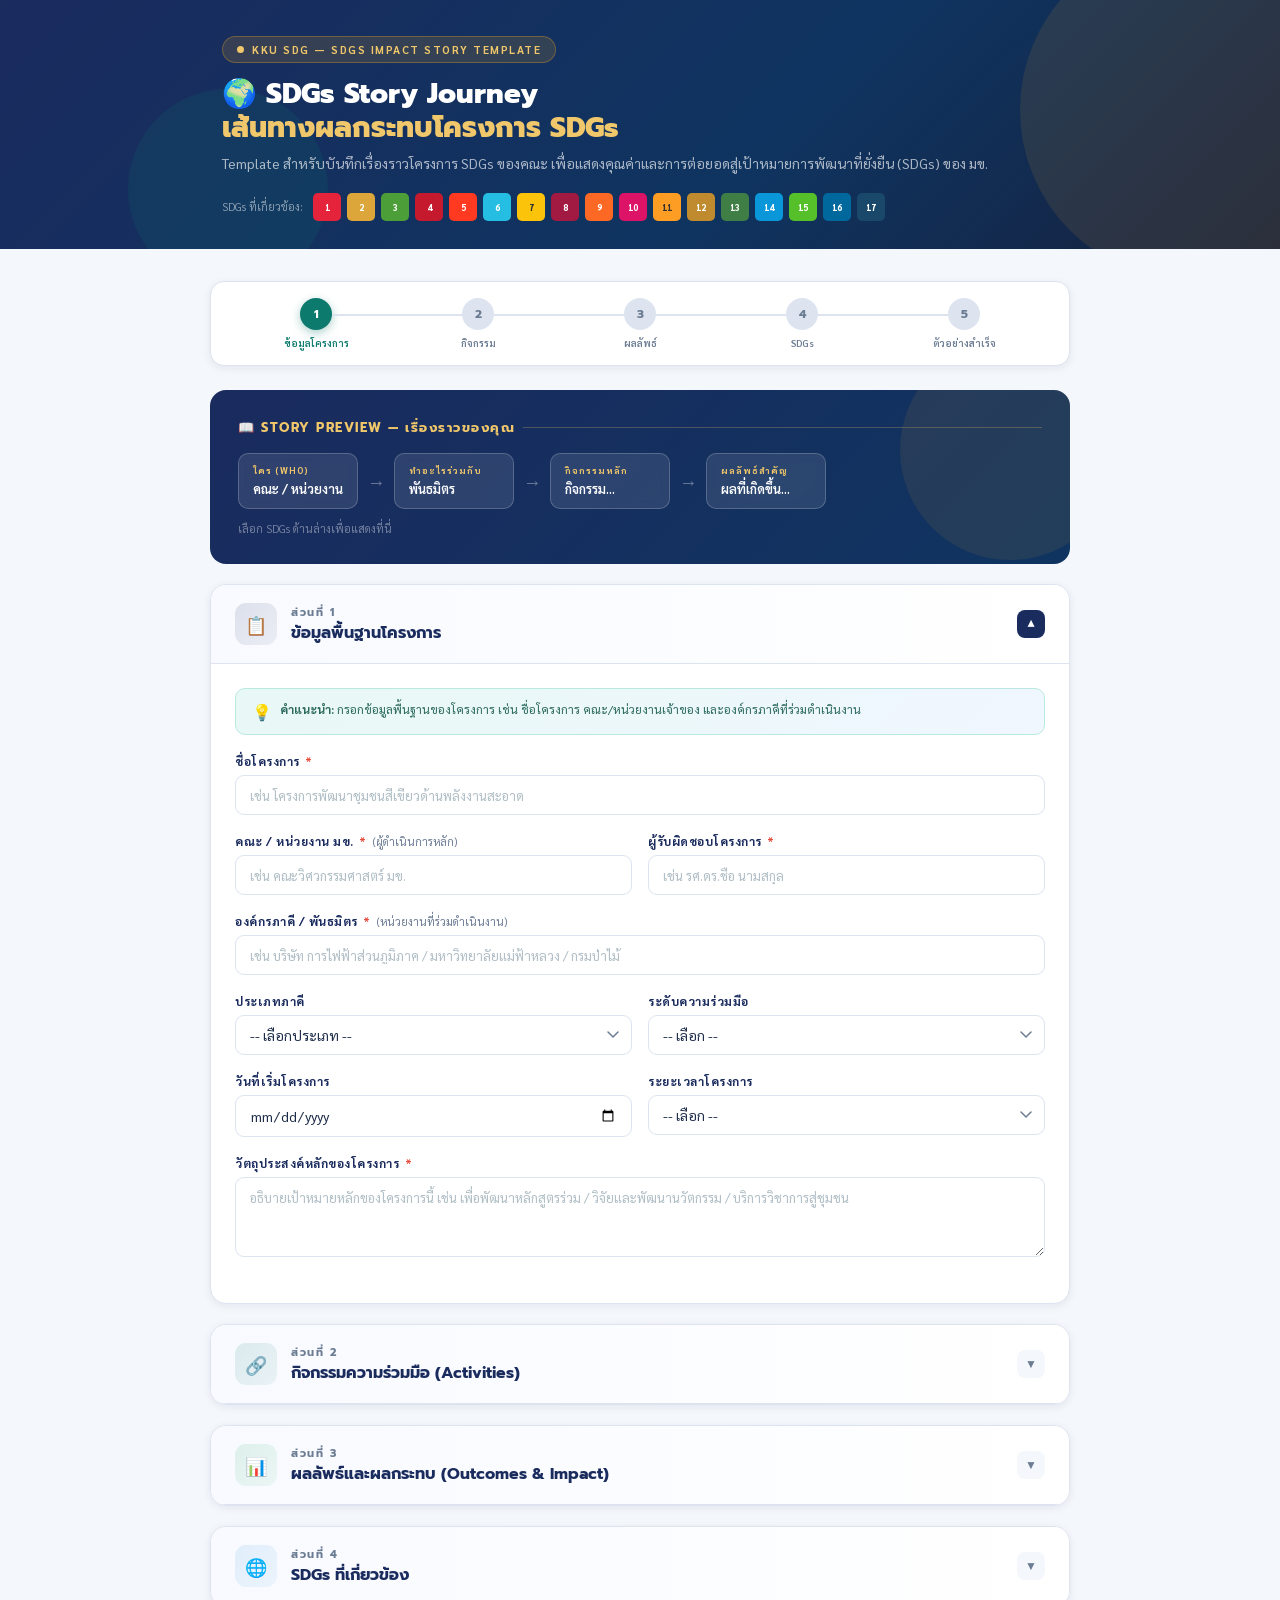
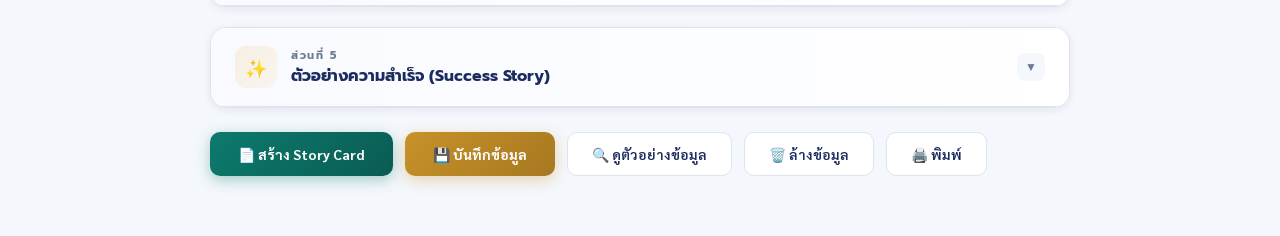
==== index.html @ ac14bdd6 "index.html" ====
<!DOCTYPE html>
<html lang="th">
<head>
  <meta charset="UTF-8">
  <meta name="viewport" content="width=device-width, initial-scale=1.0">
  <title>SDGs Story Journey – KKU SDG Template</title>
  <link href="https://fonts.googleapis.com/css2?family=Sarabun:wght@300;400;500;600;700;800&family=Prompt:wght@300;400;600;700;800&display=swap" rel="stylesheet">
  <link rel="stylesheet" href="styles.css">
</head>
<body>

<!-- HEADER -->
<div class="site-header">
  <div class="header-inner">
    <div class="header-badge">
      <span class="dot"></span>
      KKU SDG — SDGs Impact Story Template
    </div>
    <h1 class="header-title">🌍 SDGs Story Journey<br><span>เส้นทางผลกระทบโครงการ SDGs</span></h1>
    <p class="header-subtitle">Template สำหรับบันทึกเรื่องราวโครงการ SDGs ของคณะ เพื่อแสดงคุณค่าและการต่อยอดสู่เป้าหมายการพัฒนาที่ยั่งยืน (SDGs) ของ มข.</p>
    <div class="header-sdg-row">
      <span style="font-size:11px;color:rgba(255,255,255,0.5);margin-right:4px;">SDGs ที่เกี่ยวข้อง:</span>
      <div class="sdg-mini-badge sdg-1">1</div><div class="sdg-mini-badge sdg-2">2</div>
      <div class="sdg-mini-badge sdg-3">3</div><div class="sdg-mini-badge sdg-4">4</div>
      <div class="sdg-mini-badge sdg-5">5</div><div class="sdg-mini-badge sdg-6">6</div>
      <div class="sdg-mini-badge sdg-7">7</div><div class="sdg-mini-badge sdg-8">8</div>
      <div class="sdg-mini-badge sdg-9">9</div><div class="sdg-mini-badge sdg-10">10</div>
      <div class="sdg-mini-badge sdg-11">11</div><div class="sdg-mini-badge sdg-12">12</div>
      <div class="sdg-mini-badge sdg-13">13</div><div class="sdg-mini-badge sdg-14">14</div>
      <div class="sdg-mini-badge sdg-15">15</div><div class="sdg-mini-badge sdg-16">16</div>
      <div class="sdg-mini-badge sdg-17">17</div>
    </div>
  </div>
</div>

<!-- MAIN -->
<div class="main">

  <!-- PROGRESS -->
  <div class="progress-steps">
    <div class="step-item active" id="step1">
      <div class="step-circle">1</div>
      <div class="step-label">ข้อมูลโครงการ</div>
    </div>
    <div class="step-item" id="step2">
      <div class="step-circle">2</div>
      <div class="step-label">กิจกรรม</div>
    </div>
    <div class="step-item" id="step3">
      <div class="step-circle">3</div>
      <div class="step-label">ผลลัพธ์</div>
    </div>
    <div class="step-item" id="step4">
      <div class="step-circle">4</div>
      <div class="step-label">SDGs</div>
    </div>
    <div class="step-item" id="step5">
      <div class="step-circle">5</div>
      <div class="step-label">ตัวอย่างสำเร็จ</div>
    </div>
  </div>

  <!-- LIVE STORY PREVIEW -->
  <div class="preview-panel">
    <div class="preview-title">📖 Story Preview — เรื่องราวของคุณ</div>
    <div class="story-flow" id="storyFlow">
      <div class="story-node">
        <div class="node-label">ใคร (Who)</div>
        <div class="node-val" id="preWho">คณะ / หน่วยงาน</div>
      </div>
      <div class="story-arrow">→</div>
      <div class="story-node">
        <div class="node-label">ทำอะไรร่วมกับ</div>
        <div class="node-val" id="preWith">พันธมิตร</div>
      </div>
      <div class="story-arrow">→</div>
      <div class="story-node">
        <div class="node-label">กิจกรรมหลัก</div>
        <div class="node-val" id="preAct">กิจกรรม...</div>
      </div>
      <div class="story-arrow">→</div>
      <div class="story-node">
        <div class="node-label">ผลลัพธ์สำคัญ</div>
        <div class="node-val" id="preResult">ผลที่เกิดขึ้น...</div>
      </div>
    </div>
    <div class="sdg-display-tags" id="previewSdgTags">
      <span style="font-size:11px;color:rgba(255,255,255,0.4);">เลือก SDGs ด้านล่างเพื่อแสดงที่นี่</span>
    </div>
  </div>

  <!-- SECTION 1: PROJECT INFO -->
  <div class="section-card">
    <div class="section-header" onclick="toggleSection('sec1')">
      <div class="section-icon" style="background:linear-gradient(135deg,#1a2b5e20,#1a2b5e10);">📋</div>
      <div>
        <div class="section-num">ส่วนที่ 1</div>
        <div class="section-title">ข้อมูลพื้นฐานโครงการ</div>
      </div>
      <button class="section-toggle open" id="toggle-sec1">▼</button>
    </div>
    <div class="section-body open" id="sec1">
      <div class="tip-box">
        <span class="tip-icon">💡</span>
        <span><strong>คำแนะนำ:</strong> กรอกข้อมูลพื้นฐานของโครงการ เช่น ชื่อโครงการ คณะ/หน่วยงานเจ้าของ และองค์กรภาคีที่ร่วมดำเนินงาน</span>
      </div>
      <div class="field-group">
        <label>ชื่อโครงการ <span class="req">*</span></label>
        <input type="text" id="mou_title" placeholder="เช่น โครงการพัฒนาชุมชนสีเขียวด้านพลังงานสะอาด" oninput="updatePreview()">
        <div class="error-msg">กรุณากรอกชื่อโครงการ</div>
      </div>
      <div class="field-row">
        <div class="field-group">
          <label>คณะ / หน่วยงาน มข. <span class="req">*</span><span class="hint">(ผู้ดำเนินการหลัก)</span></label>
          <input type="text" id="kku_unit" placeholder="เช่น คณะวิศวกรรมศาสตร์ มข." oninput="updatePreview()">
          <div class="error-msg">กรุณากรอกคณะ/หน่วยงาน</div>
        </div>
        <div class="field-group">
          <label>ผู้รับผิดชอบโครงการ <span class="req">*</span></label>
          <input type="text" id="lead_person" placeholder="เช่น รศ.ดร.ชื่อ นามสกุล">
          <div class="error-msg">กรุณากรอกผู้รับผิดชอบ</div>
        </div>
      </div>
      <div class="field-group">
        <label>องค์กรภาคี / พันธมิตร <span class="req">*</span><span class="hint">(หน่วยงานที่ร่วมดำเนินงาน)</span></label>
        <input type="text" id="partner_name" placeholder="เช่น บริษัท การไฟฟ้าส่วนภูมิภาค / มหาวิทยาลัยแม่ฟ้าหลวง / กรมป่าไม้" oninput="updatePreview()">
        <div class="error-msg">กรุณากรอกองค์กรภาคี</div>
      </div>
      <div class="field-row">
        <div class="field-group">
          <label>ประเภทภาคี</label>
          <select id="partner_type">
            <option value="">-- เลือกประเภท --</option>
            <option>ภาครัฐ (หน่วยงานราชการ)</option>
            <option>ภาคเอกชน (บริษัท/วิสาหกิจ)</option>
            <option>มหาวิทยาลัย/สถาบันการศึกษา</option>
            <option>องค์กรระหว่างประเทศ</option>
            <option>องค์กรไม่แสวงหากำไร / NGO</option>
            <option>ชุมชน / วิสาหกิจชุมชน</option>
          </select>
        </div>
        <div class="field-group">
          <label>ระดับความร่วมมือ</label>
          <select id="partner_level">
            <option value="">-- เลือก --</option>
            <option>ระดับท้องถิ่น / จังหวัด</option>
            <option>ระดับภูมิภาค (อีสาน)</option>
            <option>ระดับชาติ</option>
            <option>ระดับนานาชาติ</option>
          </select>
        </div>
      </div>
      <div class="field-row">
        <div class="field-group">
          <label>วันที่เริ่มโครงการ</label>
          <input type="date" id="mou_date">
        </div>
        <div class="field-group">
          <label>ระยะเวลาโครงการ</label>
          <select id="mou_duration">
            <option value="">-- เลือก --</option>
            <option>1 ปี</option><option>2 ปี</option><option>3 ปี</option>
            <option>5 ปี</option><option>ไม่มีกำหนด</option>
          </select>
        </div>
      </div>
      <div class="field-group">
        <label>วัตถุประสงค์หลักของโครงการ <span class="req">*</span></label>
        <textarea id="mou_objective" placeholder="อธิบายเป้าหมายหลักของโครงการนี้ เช่น เพื่อพัฒนาหลักสูตรร่วม / วิจัยและพัฒนานวัตกรรม / บริการวิชาการสู่ชุมชน" oninput="updatePreview()"></textarea>
        <div class="error-msg">กรุณากรอกวัตถุประสงค์หลัก</div>
      </div>
    </div>
  </div>

  <!-- SECTION 2: ACTIVITIES -->
  <div class="section-card">
    <div class="section-header" onclick="toggleSection('sec2')">
      <div class="section-icon" style="background:linear-gradient(135deg,#0d7a6e20,#0d7a6e10);">🔗</div>
      <div>
        <div class="section-num">ส่วนที่ 2</div>
        <div class="section-title">กิจกรรมความร่วมมือ (Activities)</div>
      </div>
      <button class="section-toggle" id="toggle-sec2">▼</button>
    </div>
    <div class="section-body" id="sec2">
      <div class="tip-box">
        <span class="tip-icon">🔗</span>
        <span><strong>คำแนะนำ:</strong> ระบุกิจกรรมที่เกิดขึ้นจากโครงการนี้ตามลำดับเวลา โดยแต่ละกิจกรรมควรระบุว่า <em>ทำอะไร กับใคร และในปีใด</em></span>
      </div>
      <ul class="activities-list" id="activitiesList"></ul>
      <button class="add-btn" onclick="addActivity()">+ เพิ่มกิจกรรม</button>
    </div>
  </div>

  <!-- SECTION 3: OUTCOMES -->
  <div class="section-card">
    <div class="section-header" onclick="toggleSection('sec3')">
      <div class="section-icon" style="background:linear-gradient(135deg,#27ae6020,#27ae6010);">📊</div>
      <div>
        <div class="section-num">ส่วนที่ 3</div>
        <div class="section-title">ผลลัพธ์และผลกระทบ (Outcomes & Impact)</div>
      </div>
      <button class="section-toggle" id="toggle-sec3">▼</button>
    </div>
    <div class="section-body" id="sec3">
      <div class="tip-box">
        <span class="tip-icon">📊</span>
        <span><strong>คำแนะนำ:</strong> กรอกตัวเลขและผลลัพธ์ที่วัดได้จากโครงการนี้ เพื่อแสดงผลกระทบที่เป็นรูปธรรม</span>
      </div>
      <div class="outcome-grid">
        <div class="outcome-card">
          <span class="oc-icon">👥</span>
          <label>จำนวนผู้รับประโยชน์</label>
          <input type="text" id="oc_beneficiary" placeholder="0" oninput="updatePreview()">
          <div class="unit">คน / ราย</div>
        </div>
        <div class="outcome-card">
          <span class="oc-icon">🎓</span>
          <label>นักศึกษาที่เกี่ยวข้อง</label>
          <input type="text" id="oc_student" placeholder="0">
          <div class="unit">คน</div>
        </div>
        <div class="outcome-card">
          <span class="oc-icon">🔬</span>
          <label>งานวิจัย/นวัตกรรม</label>
          <input type="text" id="oc_research" placeholder="0">
          <div class="unit">ชิ้น / โครงการ</div>
        </div>
        <div class="outcome-card">
          <span class="oc-icon">💰</span>
          <label>มูลค่าทางเศรษฐกิจ</label>
          <input type="text" id="oc_value" placeholder="0">
          <div class="unit">บาท / ล้านบาท</div>
        </div>
        <div class="outcome-card">
          <span class="oc-icon">🌿</span>
          <label>ผลด้านสิ่งแวดล้อม</label>
          <input type="text" id="oc_env" placeholder="เช่น ลด CO₂ 15,000 ตัน">
          <div class="unit">ระบุหน่วย</div>
        </div>
        <div class="outcome-card">
          <span class="oc-icon">🤝</span>
          <label>ความร่วมมือที่ต่อยอด</label>
          <input type="text" id="oc_extend" placeholder="0">
          <div class="unit">โครงการใหม่</div>
        </div>
      </div>
      <div class="field-group">
        <label>ผลลัพธ์สำคัญที่สุด (Key Achievement) <span class="req">*</span></label>
        <textarea id="key_achievement" placeholder="สรุปผลสำคัญที่สุดของโครงการนี้ในแบบ 1-2 ประโยค" oninput="updatePreview()"></textarea>
        <div class="error-msg">กรุณากรอกผลลัพธ์สำคัญ</div>
      </div>
      <div class="field-group">
        <label>ผลกระทบที่ต่อยอดออกไป (Spillover Impact)</label>
        <textarea id="spillover" placeholder="กิจกรรมหรือโครงการใหม่ที่เกิดขึ้นจากโครงการนี้"></textarea>
      </div>
      <div class="field-group">
        <label>💬 คำพูดที่น่าจดจำ (Testimonial / Quote)</label>
        <div class="quote-block">
          <textarea placeholder='"อ้างอิงคำพูดจากผู้รับประโยชน์ ผู้บริหาร หรือพันธมิตร ที่สะท้อนคุณค่าของโครงการนี้"' id="quote_text"></textarea>
          <div class="quote-attr">
            <span class="quote-dash">—</span>
            <input type="text" id="quote_attr" placeholder="ชื่อ-ตำแหน่ง-องค์กร" style="flex:1">
          </div>
        </div>
      </div>
    </div>
  </div>

  <!-- SECTION 4: SDGs -->
  <div class="section-card">
    <div class="section-header" onclick="toggleSection('sec4')">
      <div class="section-icon" style="background:linear-gradient(135deg,#3498db20,#3498db10);">🌐</div>
      <div>
        <div class="section-num">ส่วนที่ 4</div>
        <div class="section-title">SDGs ที่เกี่ยวข้อง</div>
      </div>
      <button class="section-toggle" id="toggle-sec4">▼</button>
    </div>
    <div class="section-body" id="sec4">
      <div class="tip-box">
        <span class="tip-icon">🌐</span>
        <span><strong>คำแนะนำ:</strong> คลิกเลือก SDGs ที่โครงการนี้มีส่วนช่วยขับเคลื่อน (สามารถเลือกได้มากกว่า 1 ข้อ)</span>
      </div>
      <div class="sdg-picker-grid">
        <button class="sdg-pick-btn sdg-1" onclick="toggleSdg(1,this)"><span class="sdg-num">1</span><span class="sdg-lbl">No Poverty</span></button>
        <button class="sdg-pick-btn sdg-2" onclick="toggleSdg(2,this)"><span class="sdg-num">2</span><span class="sdg-lbl">Zero Hunger</span></button>
        <button class="sdg-pick-btn sdg-3" onclick="toggleSdg(3,this)"><span class="sdg-num">3</span><span class="sdg-lbl">Good Health</span></button>
        <button class="sdg-pick-btn sdg-4" onclick="toggleSdg(4,this)"><span class="sdg-num">4</span><span class="sdg-lbl">Quality Edu</span></button>
        <button class="sdg-pick-btn sdg-5" onclick="toggleSdg(5,this)"><span class="sdg-num">5</span><span class="sdg-lbl">Gender Eq.</span></button>
        <button class="sdg-pick-btn sdg-6" onclick="toggleSdg(6,this)"><span class="sdg-num">6</span><span class="sdg-lbl">Clean Water</span></button>
        <button class="sdg-pick-btn sdg-7" onclick="toggleSdg(7,this)"><span class="sdg-num">7</span><span class="sdg-lbl">Clean Energy</span></button>
        <button class="sdg-pick-btn sdg-8" onclick="toggleSdg(8,this)"><span class="sdg-num">8</span><span class="sdg-lbl">Decent Work</span></button>
        <button class="sdg-pick-btn sdg-9" onclick="toggleSdg(9,this)"><span class="sdg-num">9</span><span class="sdg-lbl">Innovation</span></button>
        <button class="sdg-pick-btn sdg-10" onclick="toggleSdg(10,this)"><span class="sdg-num">10</span><span class="sdg-lbl">Reduce Ineq.</span></button>
        <button class="sdg-pick-btn sdg-11" onclick="toggleSdg(11,this)"><span class="sdg-num">11</span><span class="sdg-lbl">Sustainable Cities</span></button>
        <button class="sdg-pick-btn sdg-12" onclick="toggleSdg(12,this)"><span class="sdg-num">12</span><span class="sdg-lbl">Resp. Consump.</span></button>
        <button class="sdg-pick-btn sdg-13" onclick="toggleSdg(13,this)"><span class="sdg-num">13</span><span class="sdg-lbl">Climate Action</span></button>
        <button class="sdg-pick-btn sdg-14" onclick="toggleSdg(14,this)"><span class="sdg-num">14</span><span class="sdg-lbl">Life Below Water</span></button>
        <button class="sdg-pick-btn sdg-15" onclick="toggleSdg(15,this)"><span class="sdg-num">15</span><span class="sdg-lbl">Life on Land</span></button>
        <button class="sdg-pick-btn sdg-16" onclick="toggleSdg(16,this)"><span class="sdg-num">16</span><span class="sdg-lbl">Peace &amp; Justice</span></button>
        <button class="sdg-pick-btn sdg-17" onclick="toggleSdg(17,this)"><span class="sdg-num">17</span><span class="sdg-lbl">Partnerships</span></button>
      </div>
      <div class="field-group" style="margin-top:16px;">
        <label>อธิบายความเชื่อมโยงกับ SDGs</label>
        <textarea id="sdg_explanation" placeholder="อธิบายว่าโครงการนี้ส่งเสริม SDGs ที่เลือกอย่างไร" oninput="updatePreview()"></textarea>
      </div>
    </div>
  </div>

  <!-- SECTION 5: SUCCESS STORY -->
  <div class="section-card">
    <div class="section-header" onclick="toggleSection('sec5')">
      <div class="section-icon" style="background:linear-gradient(135deg,#f39c1220,#f39c1210);">✨</div>
      <div>
        <div class="section-num">ส่วนที่ 5</div>
        <div class="section-title">ตัวอย่างความสำเร็จ (Success Story)</div>
      </div>
      <button class="section-toggle" id="toggle-sec5">▼</button>
    </div>
    <div class="section-body" id="sec5">
      <div class="tip-box">
        <span class="tip-icon">✨</span>
        <span><strong>คำแนะนำ:</strong> เล่าเรื่องราวความสำเร็จที่เป็นรูปธรรมที่สุด 1 เรื่อง ว่ามีใครได้รับประโยชน์อย่างไรจากโครงการนี้บ้าง</span>
      </div>
      <div class="field-group">
        <label>หัวข้อ Success Story</label>
        <input type="text" id="story_title" placeholder="เช่น จากชุมชนสู่ความยั่งยืน: โครงการพลังงานสะอาดเพื่อท้องถิ่น" oninput="updatePreview()">
      </div>
      <div class="field-group">
        <label>ปัญหา/โจทย์เริ่มต้น (Problem)</label>
        <textarea id="story_problem" placeholder="อธิบายปัญหาหรือโจทย์ที่โครงการนี้ต้องการแก้ไข..." oninput="updatePreview()"></textarea>
      </div>
      <div class="field-group">
        <label>สิ่งที่ทำ (Action)</label>
        <textarea id="story_action" placeholder="อธิบายสิ่งที่ดำเนินการ..."></textarea>
      </div>
      <div class="field-group">
        <label>ผลที่เกิดขึ้น (Result)</label>
        <textarea id="story_result" placeholder="อธิบายผลลัพธ์ที่เกิดขึ้น..."></textarea>
      </div>
      <div class="field-row">
        <div class="field-group">
          <label>ลิงก์บทความ / ข่าว</label>
          <input type="url" id="story_link" placeholder="https://sdg.kku.ac.th/...">
        </div>
        <div class="field-group">
          <label>URL รูปภาพประกอบ (ถ้ามี)</label>
          <input type="url" id="story_img" placeholder="https://...">
        </div>
      </div>
    </div>
  </div>

  <!-- ACTION BAR -->
  <div class="action-bar">
    <button class="btn-primary" onclick="generateOutput()">📄 สร้าง Story Card</button>
    <button class="btn-save" onclick="saveData()">💾 บันทึกข้อมูล</button>
    <button class="btn-secondary" onclick="loadExample()">🔍 ดูตัวอย่างข้อมูล</button>
    <button class="btn-secondary" onclick="clearAll()">🗑️ ล้างข้อมูล</button>
    <button class="btn-secondary" onclick="window.print()">🖨️ พิมพ์</button>
  </div>

  <!-- OUTPUT PREVIEW -->
  <div class="output-preview" id="outputPreview">
    <div class="op-header">
      <div class="op-logo-area">
        <div class="op-logo-circle">🎓</div>
        <div>
          <div class="op-uni">Khon Kaen University</div>
          <div class="op-sub">SDGs Impact Story — SDG Report</div>
        </div>
      </div>
      <div class="op-year">
        <div id="op_year">2026</div>
        <small>ปีที่รายงาน</small>
      </div>
    </div>

    <div id="op_title" class="op-title"></div>
    <div id="op_partners" class="op-partners"></div>
    <div class="op-info-grid" id="op_info_grid" style="display:none;"></div>
    <div class="op-objective" id="op_objective" style="display:none;">
      <div class="op-objective-label">🎯 วัตถุประสงค์หลัก</div>
      <div class="op-objective-text"></div>
    </div>
    <div id="op_sdg_bar" class="op-sdg-bar"></div>
    <div class="op-sdg-explain" id="op_sdg_explain" style="display:none;">
      <div class="op-sdg-explain-label">🌐 ความเชื่อมโยงกับ SDGs</div>
      <div class="op-sdg-explain-text"></div>
    </div>
    <div class="op-timeline" id="op_timeline"></div>
    <div class="op-metrics" id="op_metrics"></div>
    <div id="op_achievement" style="display:none;background:#f0f7ff;border:1.5px solid #d0e8f8;border-radius:12px;padding:14px 18px;margin-bottom:20px;"></div>
    <div class="op-spillover" id="op_spillover" style="display:none;">
      <div class="op-spillover-label">🌱 ผลกระทบที่ต่อยอด (Spillover)</div>
      <div class="op-spillover-text"></div>
    </div>
    <div id="op_quote"></div>
    <div style="background:#f8fbff;border-radius:12px;padding:16px 18px;margin-bottom:20px;" id="op_story_block"></div>
    <div class="op-links" id="op_links" style="display:none;"></div>
    <div class="op-footer">
      <span>มหาวิทยาลัยขอนแก่น — <a href="https://sdg.kku.ac.th" style="color:var(--kku-teal)">sdg.kku.ac.th</a></span>
      <span id="op_date_footer"></span>
    </div>
  </div>

</div>

<script src="app-sdgs.js"></script>
</body>
</html>
---- styles.css ----
/* ══════════════════════════════════════════
   MOU Story Journey – KKU SDG Template
   styles.css
   ══════════════════════════════════════════ */

:root {
  --kku-navy: #1a2b5e;
  --kku-gold: #c8922a;
  --kku-teal: #0d7a6e;
  --kku-light: #f4f7fb;
  --kku-white: #ffffff;
  --kku-gray: #6b7c93;
  --kku-border: #dde4f0;
  --accent1: #e74c3c;
  --accent2: #3498db;
  --accent3: #27ae60;
  --shadow-sm: 0 2px 8px rgba(26,43,94,0.08);
  --shadow-md: 0 6px 24px rgba(26,43,94,0.12);
  --shadow-lg: 0 12px 48px rgba(26,43,94,0.18);
}

* { box-sizing: border-box; margin: 0; padding: 0; }

body {
  font-family: 'Sarabun', sans-serif;
  background: var(--kku-light);
  color: #1e2d4a;
  min-height: 100vh;
}

/* ── HEADER ── */
.site-header {
  background: linear-gradient(135deg, var(--kku-navy) 0%, #0f3460 60%, #16213e 100%);
  padding: 0;
  position: relative;
  overflow: hidden;
}
.site-header::before {
  content: '';
  position: absolute;
  top: -60px; right: -80px;
  width: 340px; height: 340px;
  border-radius: 50%;
  background: rgba(200,146,42,0.12);
}
.site-header::after {
  content: '';
  position: absolute;
  bottom: -40px; left: 10%;
  width: 200px; height: 200px;
  border-radius: 50%;
  background: rgba(13,122,110,0.15);
}
.header-inner {
  max-width: 900px;
  margin: 0 auto;
  padding: 36px 32px 28px;
  position: relative; z-index: 1;
}
.header-badge {
  display: inline-flex;
  align-items: center;
  gap: 8px;
  background: rgba(200,146,42,0.18);
  border: 1px solid rgba(200,146,42,0.4);
  color: #f0c76a;
  font-size: 11px;
  font-weight: 700;
  letter-spacing: 1.5px;
  text-transform: uppercase;
  padding: 5px 14px;
  border-radius: 20px;
  margin-bottom: 14px;
}
.header-badge .dot {
  width: 7px; height: 7px;
  background: #f0c76a;
  border-radius: 50%;
  animation: pulse 1.8s infinite;
}
@keyframes pulse { 0%,100%{opacity:1} 50%{opacity:0.4} }

.header-title {
  font-family: 'Prompt', sans-serif;
  font-size: 28px;
  font-weight: 800;
  color: #ffffff;
  line-height: 1.2;
  margin-bottom: 8px;
}
.header-title span { color: #f0c76a; }
.header-subtitle {
  color: rgba(255,255,255,0.65);
  font-size: 14px;
  font-weight: 400;
  line-height: 1.6;
}
.header-sdg-row {
  display: flex;
  align-items: center;
  gap: 6px;
  margin-top: 18px;
  flex-wrap: wrap;
}
.sdg-mini-badge {
  width: 28px; height: 28px;
  border-radius: 5px;
  display: flex; align-items: center; justify-content: center;
  font-size: 9px; font-weight: 800;
  color: white; cursor: default;
  transition: transform 0.15s;
}
.sdg-mini-badge:hover { transform: scale(1.18); }

/* ── MAIN CONTAINER ── */
.main { max-width: 900px; margin: 0 auto; padding: 32px 20px 60px; }

/* ── SECTION WRAPPER ── */
.section-card {
  background: white;
  border-radius: 16px;
  box-shadow: var(--shadow-sm);
  border: 1px solid var(--kku-border);
  margin-bottom: 20px;
  overflow: hidden;
  transition: box-shadow 0.2s;
}
.section-card:hover { box-shadow: var(--shadow-md); }

.section-header {
  display: flex;
  align-items: center;
  gap: 14px;
  padding: 18px 24px;
  border-bottom: 1px solid var(--kku-border);
  background: linear-gradient(to right, #f8faff, white);
  cursor: pointer;
  user-select: none;
}
.section-icon {
  width: 42px; height: 42px;
  border-radius: 11px;
  display: flex; align-items: center; justify-content: center;
  font-size: 18px;
  flex-shrink: 0;
}
.section-num {
  font-family: 'Prompt', sans-serif;
  font-size: 11px;
  font-weight: 700;
  letter-spacing: 1.5px;
  text-transform: uppercase;
  color: var(--kku-gray);
}
.section-title {
  font-family: 'Prompt', sans-serif;
  font-size: 16px;
  font-weight: 700;
  color: var(--kku-navy);
}
.section-toggle {
  margin-left: auto;
  width: 28px; height: 28px;
  border-radius: 8px;
  background: var(--kku-light);
  border: none;
  cursor: pointer;
  display: flex; align-items: center; justify-content: center;
  font-size: 12px;
  transition: all 0.2s;
  color: var(--kku-gray);
  flex-shrink: 0;
}
.section-toggle.open { background: var(--kku-navy); color: white; transform: rotate(180deg); }

.section-body {
  padding: 24px;
  display: none;
}
.section-body.open { display: block; }

/* ── FORM ELEMENTS ── */
.field-group { margin-bottom: 18px; }
.field-row { display: grid; grid-template-columns: 1fr 1fr; gap: 16px; }
.field-row-3 { display: grid; grid-template-columns: 1fr 1fr 1fr; gap: 14px; }

label {
  display: block;
  font-size: 12px;
  font-weight: 700;
  color: var(--kku-navy);
  letter-spacing: 0.5px;
  text-transform: uppercase;
  margin-bottom: 6px;
}
label .req { color: #e74c3c; margin-left: 2px; }
label .hint {
  font-weight: 400;
  text-transform: none;
  color: var(--kku-gray);
  font-size: 11px;
  letter-spacing: 0;
  margin-left: 6px;
}

input[type="text"],
input[type="date"],
input[type="url"],
select,
textarea {
  width: 100%;
  padding: 10px 14px;
  border: 1.5px solid var(--kku-border);
  border-radius: 9px;
  font-family: 'Sarabun', sans-serif;
  font-size: 14px;
  color: #1e2d4a;
  background: white;
  transition: border-color 0.2s, box-shadow 0.2s;
  outline: none;
  appearance: none;
}
input:focus, select:focus, textarea:focus {
  border-color: var(--kku-teal);
  box-shadow: 0 0 0 3px rgba(13,122,110,0.1);
}
textarea { resize: vertical; min-height: 80px; line-height: 1.6; }
select {
  cursor: pointer;
  background-image: url("data:image/svg+xml,%3Csvg xmlns='http://www.w3.org/2000/svg' width='12' height='8' viewBox='0 0 12 8'%3E%3Cpath d='M1 1l5 5 5-5' stroke='%236b7c93' stroke-width='1.5' fill='none' stroke-linecap='round'/%3E%3C/svg%3E");
  background-repeat: no-repeat;
  background-position: right 12px center;
  padding-right: 36px;
}

::placeholder { color: #b0bec5; font-size: 13px; }

/* ── VALIDATION ── */
.field-error input,
.field-error textarea,
.field-error select {
  border-color: #e74c3c !important;
  box-shadow: 0 0 0 3px rgba(231,76,60,0.1) !important;
}
.error-msg {
  color: #e74c3c;
  font-size: 11px;
  font-weight: 600;
  margin-top: 4px;
  display: none;
}
.field-error .error-msg {
  display: block;
}

/* ── SDG PICKER ── */
.sdg-picker-grid {
  display: grid;
  grid-template-columns: repeat(9, 1fr);
  gap: 6px;
  margin-top: 8px;
}
.sdg-pick-btn {
  aspect-ratio: 1;
  border-radius: 8px;
  border: none;
  cursor: pointer;
  display: flex; flex-direction: column;
  align-items: center; justify-content: center;
  font-size: 10px; font-weight: 800;
  color: white;
  opacity: 0.45;
  transition: opacity 0.15s, transform 0.15s, box-shadow 0.15s;
  position: relative;
}
.sdg-pick-btn:hover { opacity: 0.8; transform: scale(1.07); }
.sdg-pick-btn.selected { opacity: 1; transform: scale(1.07); box-shadow: 0 3px 12px rgba(0,0,0,0.25); }
.sdg-pick-btn .sdg-num { font-size: 13px; font-weight: 800; line-height: 1; }
.sdg-pick-btn .sdg-lbl { font-size: 7px; font-weight: 600; line-height: 1.2; text-align: center; margin-top: 2px; opacity: 0.9; }

/* SDG colors */
.sdg-1{background:#e5243b} .sdg-2{background:#dda63a} .sdg-3{background:#4c9f38}
.sdg-4{background:#c5192d} .sdg-5{background:#ff3a21} .sdg-6{background:#26bde2}
.sdg-7{background:#fcc30b;color:#333 !important} .sdg-8{background:#a21942}
.sdg-9{background:#fd6925} .sdg-10{background:#dd1367} .sdg-11{background:#fd9d24;color:#333 !important}
.sdg-12{background:#bf8b2e} .sdg-13{background:#3f7e44} .sdg-14{background:#0a97d9}
.sdg-15{background:#56c02b} .sdg-16{background:#00689d} .sdg-17{background:#19486a}

/* ── ACTIVITIES TIMELINE ── */
.activities-list { list-style: none; }
.activity-item {
  display: flex;
  gap: 16px;
  margin-bottom: 16px;
  position: relative;
}
.activity-item::before {
  content: '';
  position: absolute;
  left: 19px; top: 42px;
  width: 2px;
  bottom: -16px;
  background: linear-gradient(to bottom, var(--kku-teal), transparent);
  opacity: 0.3;
}
.activity-item:last-child::before { display: none; }

.activity-dot {
  width: 40px; height: 40px;
  border-radius: 50%;
  background: linear-gradient(135deg, var(--kku-teal), #0a5c52);
  color: white;
  display: flex; align-items: center; justify-content: center;
  font-size: 14px; font-weight: 800;
  flex-shrink: 0;
  box-shadow: 0 3px 10px rgba(13,122,110,0.3);
  font-family: 'Prompt', sans-serif;
}
.activity-content { flex: 1; }
.activity-fields {
  background: #f8fbff;
  border: 1.5px solid #e0eaf8;
  border-radius: 12px;
  padding: 14px 16px;
}
.activity-fields .field-row { grid-template-columns: 2fr 1fr 1fr; }

.add-btn {
  display: flex;
  align-items: center;
  gap: 8px;
  padding: 10px 18px;
  border: 2px dashed var(--kku-teal);
  border-radius: 10px;
  background: transparent;
  color: var(--kku-teal);
  font-family: 'Sarabun', sans-serif;
  font-size: 13px;
  font-weight: 600;
  cursor: pointer;
  transition: all 0.2s;
  width: 100%;
  justify-content: center;
  margin-top: 8px;
}
.add-btn:hover { background: rgba(13,122,110,0.06); border-style: solid; }

.remove-btn {
  width: 28px; height: 28px;
  border-radius: 7px;
  border: 1.5px solid #ffd7d7;
  background: #fff5f5;
  color: #e74c3c;
  cursor: pointer;
  font-size: 12px;
  display: flex; align-items: center; justify-content: center;
  margin-top: 8px;
  transition: all 0.2s;
  flex-shrink: 0;
  align-self: flex-start;
}
.remove-btn:hover { background: #e74c3c; color: white; }

/* ── OUTCOMES / IMPACT ── */
.outcome-grid {
  display: grid;
  grid-template-columns: repeat(3, 1fr);
  gap: 12px;
  margin-bottom: 16px;
}
.outcome-card {
  background: #f8fbff;
  border: 1.5px solid #e0eaf8;
  border-radius: 12px;
  padding: 14px;
  text-align: center;
  position: relative;
  transition: border-color 0.2s;
}
.outcome-card:hover { border-color: var(--kku-teal); }
.outcome-card .oc-icon { font-size: 24px; margin-bottom: 8px; display: block; }
.outcome-card label { text-align: center; text-transform: none; font-size: 11.5px; font-weight: 600; color: var(--kku-gray); margin-bottom: 6px; }
.outcome-card input { text-align: center; font-size: 20px; font-weight: 800; font-family: 'Prompt', sans-serif; color: var(--kku-navy); padding: 4px 8px; border: none; border-bottom: 2px solid var(--kku-border); border-radius: 0; width: 100%; }
.outcome-card input:focus { border-bottom-color: var(--kku-teal); box-shadow: none; }
.outcome-card .unit { font-size: 11px; color: var(--kku-gray); margin-top: 4px; }

/* ── QUOTE BLOCK ── */
.quote-block {
  background: linear-gradient(135deg, rgba(13,122,110,0.06), rgba(26,43,94,0.04));
  border-left: 4px solid var(--kku-teal);
  border-radius: 0 12px 12px 0;
  padding: 16px 18px;
  margin-top: 8px;
}
.quote-block textarea { background: transparent; border: none; padding: 0; font-style: italic; font-size: 14px; min-height: 60px; }
.quote-block textarea:focus { box-shadow: none; border: none; }
.quote-attr { margin-top: 8px; display: flex; align-items: center; gap: 8px; }
.quote-attr input { border: none; border-bottom: 1.5px solid var(--kku-border); border-radius: 0; padding: 4px 0; font-size: 12px; color: var(--kku-gray); background: transparent; }
.quote-attr input:focus { box-shadow: none; border-bottom-color: var(--kku-teal); }
.quote-dash { color: var(--kku-gray); font-size: 12px; }

/* ── PREVIEW AREA ── */
.preview-panel {
  background: linear-gradient(135deg, var(--kku-navy) 0%, #0f3460 100%);
  border-radius: 16px;
  padding: 28px;
  color: white;
  margin-bottom: 20px;
  position: relative;
  overflow: hidden;
}
.preview-panel::before {
  content: ''; position: absolute;
  top: -50px; right: -50px;
  width: 220px; height: 220px;
  border-radius: 50%;
  background: rgba(200,146,42,0.1);
}
.preview-title {
  font-family: 'Prompt', sans-serif;
  font-size: 13px; font-weight: 700;
  letter-spacing: 1.5px; text-transform: uppercase;
  color: #f0c76a; margin-bottom: 16px;
  display: flex; align-items: center; gap: 8px;
}
.preview-title::after { content:''; flex:1; height:1px; background:rgba(240,199,106,0.25); }

.story-flow {
  display: flex;
  align-items: center;
  gap: 10px;
  flex-wrap: wrap;
  position: relative; z-index: 1;
}
.story-node {
  background: rgba(255,255,255,0.1);
  border: 1px solid rgba(255,255,255,0.2);
  border-radius: 10px;
  padding: 10px 14px;
  font-size: 12px;
  line-height: 1.4;
  min-width: 120px;
  backdrop-filter: blur(4px);
  transition: background 0.2s;
}
.story-node:hover { background: rgba(255,255,255,0.16); }
.story-node .node-label {
  font-size: 9px; font-weight: 700; letter-spacing: 1px;
  text-transform: uppercase; color: #f0c76a; margin-bottom: 4px;
}
.story-node .node-val {
  font-weight: 600; color: white; font-size: 13px;
}
.story-arrow {
  font-size: 18px; color: rgba(255,255,255,0.4);
  flex-shrink: 0;
}

.sdg-display-tags {
  display: flex; flex-wrap: wrap; gap: 6px;
  margin-top: 12px; position: relative; z-index:1;
}
.sdg-display-tag {
  padding: 4px 10px;
  border-radius: 20px;
  font-size: 11px; font-weight: 700;
  color: white;
  display: flex; align-items: center; gap: 4px;
}

/* ── ACTION BUTTONS ── */
.action-bar {
  display: flex; gap: 12px; margin-top: 24px;
  flex-wrap: wrap;
}
.btn-primary {
  background: linear-gradient(135deg, var(--kku-teal), #0a5c52);
  color: white;
  border: none;
  padding: 12px 28px;
  border-radius: 10px;
  font-family: 'Sarabun', sans-serif;
  font-size: 14px; font-weight: 700;
  cursor: pointer;
  box-shadow: 0 4px 14px rgba(13,122,110,0.35);
  transition: all 0.2s;
  display: flex; align-items: center; gap: 8px;
}
.btn-primary:hover { transform: translateY(-2px); box-shadow: 0 6px 20px rgba(13,122,110,0.45); }
.btn-secondary {
  background: white;
  color: var(--kku-navy);
  border: 1.5px solid var(--kku-border);
  padding: 12px 24px;
  border-radius: 10px;
  font-family: 'Sarabun', sans-serif;
  font-size: 14px; font-weight: 600;
  cursor: pointer;
  transition: all 0.2s;
  display: flex; align-items: center; gap: 8px;
}
.btn-secondary:hover { border-color: var(--kku-navy); background: var(--kku-light); }
.btn-save {
  background: linear-gradient(135deg, var(--kku-gold), #a67820);
  color: white;
  border: none;
  padding: 12px 28px;
  border-radius: 10px;
  font-family: 'Sarabun', sans-serif;
  font-size: 14px; font-weight: 700;
  cursor: pointer;
  box-shadow: 0 4px 14px rgba(200,146,42,0.35);
  transition: all 0.2s;
  display: flex; align-items: center; gap: 8px;
}
.btn-save:hover { transform: translateY(-2px); box-shadow: 0 6px 20px rgba(200,146,42,0.45); }

/* ── PRINT / OUTPUT PREVIEW ── */
.output-preview {
  display: none;
  background: white;
  border-radius: 16px;
  padding: 36px;
  box-shadow: var(--shadow-lg);
  border: 1px solid var(--kku-border);
  margin-bottom: 20px;
}
.output-preview.show { display: block; }
.op-header { display: flex; align-items: flex-start; justify-content: space-between; margin-bottom: 24px; padding-bottom: 20px; border-bottom: 2px solid var(--kku-border); }
.op-logo-area { display: flex; align-items: center; gap: 12px; }
.op-logo-circle { width: 50px; height: 50px; border-radius: 50%; background: linear-gradient(135deg, var(--kku-navy), #0f3460); display: flex; align-items:center; justify-content:center; font-size:20px; }
.op-uni { font-family: 'Prompt', sans-serif; font-size: 13px; font-weight: 700; color: var(--kku-navy); }
.op-sub { font-size: 11px; color: var(--kku-gray); }
.op-year { font-family: 'Prompt', sans-serif; font-size: 28px; font-weight: 800; color: var(--kku-gold); text-align: right; }
.op-year small { display: block; font-size: 10px; color: var(--kku-gray); font-weight: 400; }

.op-title { font-family: 'Prompt', sans-serif; font-size: 22px; font-weight: 800; color: var(--kku-navy); margin-bottom: 6px; }
.op-partners { font-size: 13px; color: var(--kku-gray); margin-bottom: 20px; }

/* ── OUTPUT: INFO GRID ── */
.op-info-grid {
  display: grid;
  grid-template-columns: 1fr 1fr;
  gap: 10px;
  margin-bottom: 20px;
  background: var(--kku-light);
  border-radius: 12px;
  padding: 16px;
}
.op-info-item {
  font-size: 13px;
  color: #1e2d4a;
  line-height: 1.5;
}
.op-info-label {
  font-size: 10px;
  font-weight: 700;
  text-transform: uppercase;
  letter-spacing: 0.5px;
  color: var(--kku-gray);
  margin-bottom: 2px;
}

/* ── OUTPUT: OBJECTIVE ── */
.op-objective {
  background: #f0f7ff;
  border: 1.5px solid #d0e8f8;
  border-radius: 12px;
  padding: 14px 18px;
  margin-bottom: 20px;
}
.op-objective-label {
  font-size: 11px;
  font-weight: 700;
  color: #2980b9;
  text-transform: uppercase;
  letter-spacing: 1px;
  margin-bottom: 6px;
}
.op-objective-text {
  font-size: 14px;
  color: #1e2d4a;
  line-height: 1.6;
}

.op-timeline {
  position: relative;
  padding-left: 28px;
  border-left: 3px solid var(--kku-teal);
  margin-bottom: 24px;
}
.op-tl-item { position: relative; margin-bottom: 18px; }
.op-tl-dot {
  position: absolute;
  left: -34px;
  top: 3px;
  width: 14px; height: 14px;
  border-radius: 50%;
  background: var(--kku-teal);
  border: 2px solid white;
  box-shadow: 0 0 0 2px var(--kku-teal);
}
.op-tl-phase { font-size: 10px; font-weight: 700; letter-spacing: 1px; text-transform: uppercase; color: var(--kku-teal); }
.op-tl-act { font-size: 14px; font-weight: 600; color: var(--kku-navy); }
.op-tl-desc { font-size: 13px; color: var(--kku-gray); margin-top: 2px; line-height: 1.5; }

.op-metrics { display: grid; grid-template-columns: repeat(3, 1fr); gap: 12px; margin-bottom: 24px; }
.op-metric { background: var(--kku-light); border-radius: 10px; padding: 14px; text-align: center; }
.op-metric .val { font-family: 'Prompt', sans-serif; font-size: 22px; font-weight: 800; color: var(--kku-navy); }
.op-metric .lbl { font-size: 11px; color: var(--kku-gray); margin-top: 2px; }

.op-sdg-bar { display: flex; gap: 6px; flex-wrap: wrap; margin-bottom: 20px; }
.op-quote { border-left: 4px solid var(--kku-gold); padding: 12px 16px; background: #fffbf2; border-radius: 0 10px 10px 0; font-style: italic; color: #6b5c2e; font-size: 13px; margin-bottom: 20px; }
.op-quote-attr { font-size: 11px; font-weight: 700; color: var(--kku-gold); margin-top: 6px; font-style: normal; }

/* ── OUTPUT: SPILLOVER ── */
.op-spillover {
  background: linear-gradient(135deg, #f0faf7, #f0f7ff);
  border: 1.5px solid #b8e8de;
  border-radius: 12px;
  padding: 14px 18px;
  margin-bottom: 20px;
}
.op-spillover-label {
  font-size: 11px;
  font-weight: 700;
  color: var(--kku-teal);
  text-transform: uppercase;
  letter-spacing: 1px;
  margin-bottom: 6px;
}
.op-spillover-text {
  font-size: 13px;
  color: #1e2d4a;
  line-height: 1.6;
}

/* ── OUTPUT: SDG EXPLANATION ── */
.op-sdg-explain {
  background: #f8f9ff;
  border: 1.5px solid #dde4f0;
  border-radius: 12px;
  padding: 14px 18px;
  margin-bottom: 20px;
}
.op-sdg-explain-label {
  font-size: 11px;
  font-weight: 700;
  color: var(--accent2);
  text-transform: uppercase;
  letter-spacing: 1px;
  margin-bottom: 6px;
}
.op-sdg-explain-text {
  font-size: 13px;
  color: #1e2d4a;
  line-height: 1.6;
}

/* ── OUTPUT: LINKS ── */
.op-links {
  display: flex;
  gap: 12px;
  margin-bottom: 20px;
  flex-wrap: wrap;
}
.op-link-item {
  display: inline-flex;
  align-items: center;
  gap: 6px;
  padding: 8px 14px;
  background: var(--kku-light);
  border: 1px solid var(--kku-border);
  border-radius: 8px;
  font-size: 12px;
  color: var(--kku-teal);
  text-decoration: none;
  font-weight: 600;
  transition: all 0.2s;
}
.op-link-item:hover {
  background: var(--kku-teal);
  color: white;
  border-color: var(--kku-teal);
}

.op-footer { display: flex; justify-content: space-between; align-items: center; padding-top: 16px; border-top: 1px solid var(--kku-border); font-size: 11px; color: var(--kku-gray); }

/* ── HELPER ── */
.tip-box {
  background: linear-gradient(135deg, #e8f8f5, #f0f7ff);
  border: 1px solid #b8e8de;
  border-radius: 10px;
  padding: 12px 16px;
  font-size: 12px;
  color: #2d6a5e;
  margin-bottom: 18px;
  display: flex; align-items: flex-start; gap: 8px;
}
.tip-box .tip-icon { font-size: 16px; flex-shrink: 0; }

/* ── PROGRESS STEPS ── */
.progress-steps {
  display: flex;
  align-items: center;
  margin-bottom: 24px;
  background: white;
  border-radius: 14px;
  padding: 16px 24px;
  border: 1px solid var(--kku-border);
  box-shadow: var(--shadow-sm);
}
.step-item {
  display: flex; flex-direction: column; align-items: center;
  gap: 6px; flex: 1; position: relative;
  cursor: pointer;
}
.step-item:not(:last-child)::after {
  content: '';
  position: absolute;
  top: 16px; left: calc(50% + 16px);
  width: calc(100% - 32px);
  height: 2px;
  background: var(--kku-border);
}
.step-item.done:not(:last-child)::after { background: var(--kku-teal); }
.step-circle {
  width: 32px; height: 32px;
  border-radius: 50%;
  background: var(--kku-border);
  color: var(--kku-gray);
  display: flex; align-items: center; justify-content: center;
  font-size: 12px; font-weight: 700;
  transition: all 0.3s;
  font-family: 'Prompt', sans-serif;
}
.step-item.active .step-circle { background: var(--kku-teal); color: white; box-shadow: 0 3px 10px rgba(13,122,110,0.35); }
.step-item.done .step-circle { background: var(--kku-navy); color: white; }
.step-label { font-size: 10px; font-weight: 600; color: var(--kku-gray); text-align: center; }
.step-item.active .step-label { color: var(--kku-teal); }
.step-item.done .step-label { color: var(--kku-navy); }

/* ── TOAST NOTIFICATION ── */
.toast {
  position: fixed;
  bottom: 30px;
  right: 30px;
  background: var(--kku-navy);
  color: white;
  padding: 14px 24px;
  border-radius: 12px;
  font-size: 14px;
  font-weight: 600;
  box-shadow: var(--shadow-lg);
  z-index: 9999;
  transform: translateY(100px);
  opacity: 0;
  transition: all 0.3s ease;
  display: flex;
  align-items: center;
  gap: 10px;
}
.toast.show {
  transform: translateY(0);
  opacity: 1;
}
.toast.success { background: var(--kku-teal); }
.toast.error { background: var(--accent1); }

/* ── RESPONSIVE ── */
@media (max-width: 640px) {
  .field-row, .field-row-3, .outcome-grid { grid-template-columns: 1fr; }
  .sdg-picker-grid { grid-template-columns: repeat(6, 1fr); }
  .op-metrics { grid-template-columns: 1fr 1fr; }
  .op-info-grid { grid-template-columns: 1fr; }
  .story-flow { flex-direction: column; }
  .header-title { font-size: 22px; }
  .activity-fields .field-row { grid-template-columns: 1fr; }
  .action-bar { flex-direction: column; }
  .action-bar button { width: 100%; justify-content: center; }
}

@media print {
  .site-header, .main > .section-card, .progress-steps, .action-bar, .preview-panel, .toast { display: none !important; }
  .output-preview { display: block !important; box-shadow: none !important; padding: 0 !important; }
  body { background: white; }
}
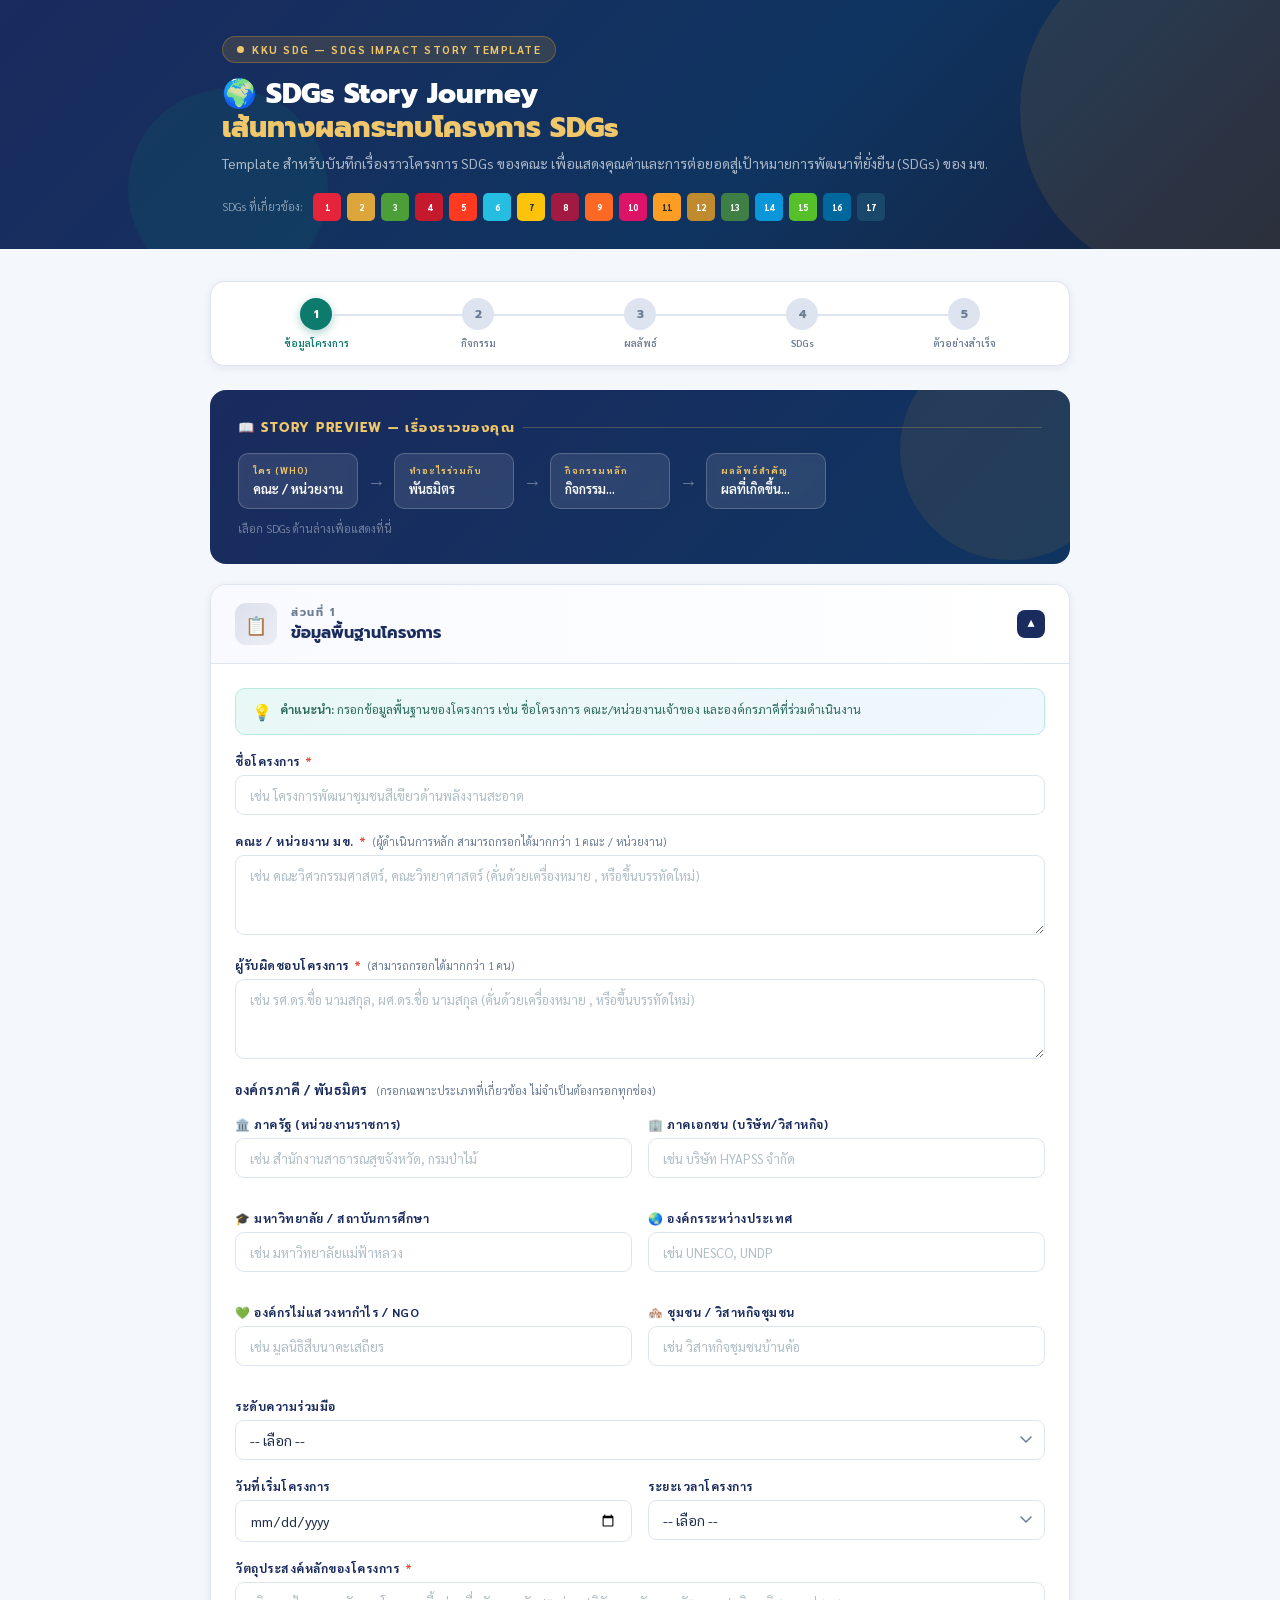
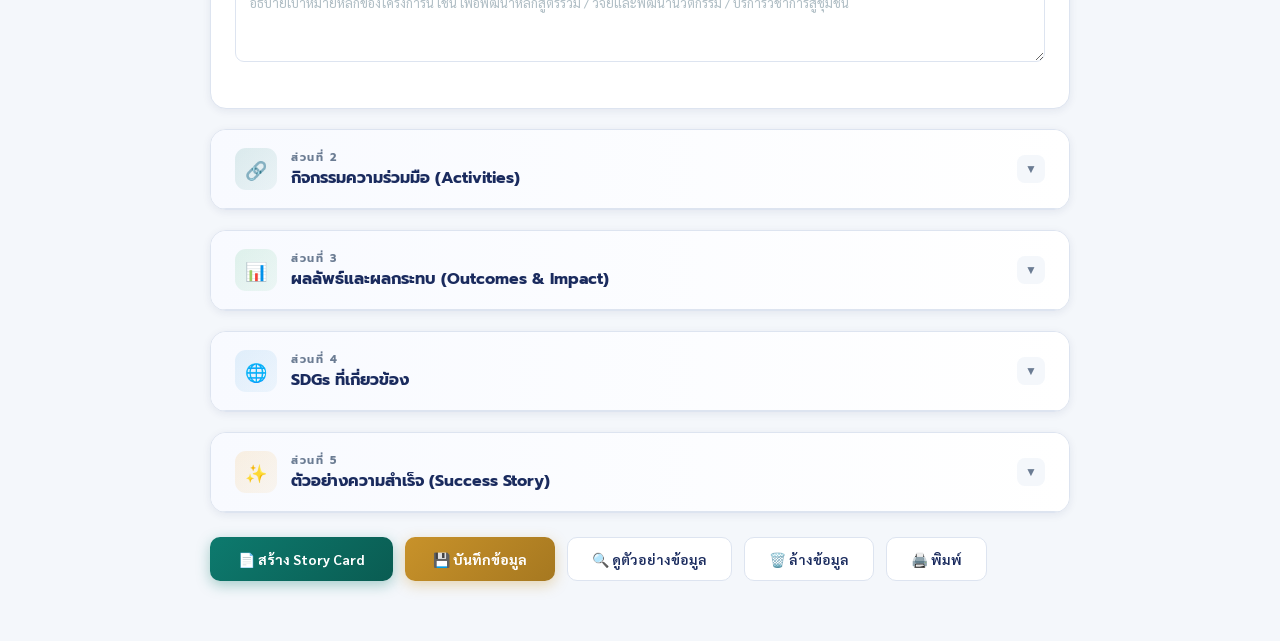
==== commit 4d9893c9: "index.html" ====
--- a/index.html
+++ b/index.html
@@ -109,46 +109,61 @@
         <input type="text" id="mou_title" placeholder="เช่น โครงการพัฒนาชุมชนสีเขียวด้านพลังงานสะอาด" oninput="updatePreview()">
         <div class="error-msg">กรุณากรอกชื่อโครงการ</div>
       </div>
-      <div class="field-row">
-        <div class="field-group">
-          <label>คณะ / หน่วยงาน มข. <span class="req">*</span><span class="hint">(ผู้ดำเนินการหลัก)</span></label>
-          <input type="text" id="kku_unit" placeholder="เช่น คณะวิศวกรรมศาสตร์ มข." oninput="updatePreview()">
-          <div class="error-msg">กรุณากรอกคณะ/หน่วยงาน</div>
-        </div>
-        <div class="field-group">
-          <label>ผู้รับผิดชอบโครงการ <span class="req">*</span></label>
-          <input type="text" id="lead_person" placeholder="เช่น รศ.ดร.ชื่อ นามสกุล">
-          <div class="error-msg">กรุณากรอกผู้รับผิดชอบ</div>
-        </div>
-      </div>
-      <div class="field-group">
-        <label>องค์กรภาคี / พันธมิตร <span class="req">*</span><span class="hint">(หน่วยงานที่ร่วมดำเนินงาน)</span></label>
-        <input type="text" id="partner_name" placeholder="เช่น บริษัท การไฟฟ้าส่วนภูมิภาค / มหาวิทยาลัยแม่ฟ้าหลวง / กรมป่าไม้" oninput="updatePreview()">
-        <div class="error-msg">กรุณากรอกองค์กรภาคี</div>
-      </div>
-      <div class="field-row">
-        <div class="field-group">
-          <label>ประเภทภาคี</label>
-          <select id="partner_type">
-            <option value="">-- เลือกประเภท --</option>
-            <option>ภาครัฐ (หน่วยงานราชการ)</option>
-            <option>ภาคเอกชน (บริษัท/วิสาหกิจ)</option>
-            <option>มหาวิทยาลัย/สถาบันการศึกษา</option>
-            <option>องค์กรระหว่างประเทศ</option>
-            <option>องค์กรไม่แสวงหากำไร / NGO</option>
-            <option>ชุมชน / วิสาหกิจชุมชน</option>
-          </select>
-        </div>
-        <div class="field-group">
-          <label>ระดับความร่วมมือ</label>
-          <select id="partner_level">
-            <option value="">-- เลือก --</option>
-            <option>ระดับท้องถิ่น / จังหวัด</option>
-            <option>ระดับภูมิภาค (อีสาน)</option>
-            <option>ระดับชาติ</option>
-            <option>ระดับนานาชาติ</option>
-          </select>
-        </div>
+      <div class="field-group">
+        <label>คณะ / หน่วยงาน มข. <span class="req">*</span><span class="hint">(ผู้ดำเนินการหลัก สามารถกรอกได้มากกว่า 1 คณะ / หน่วยงาน)</span></label>
+        <textarea id="kku_unit" rows="2" placeholder="เช่น คณะวิศวกรรมศาสตร์, คณะวิทยาศาสตร์ (คั่นด้วยเครื่องหมาย , หรือขึ้นบรรทัดใหม่)" oninput="updatePreview()"></textarea>
+        <div class="error-msg">กรุณากรอกคณะ/หน่วยงาน</div>
+      </div>
+      <div class="field-group">
+        <label>ผู้รับผิดชอบโครงการ <span class="req">*</span><span class="hint">(สามารถกรอกได้มากกว่า 1 คน)</span></label>
+        <textarea id="lead_person" rows="2" placeholder="เช่น รศ.ดร.ชื่อ นามสกุล, ผศ.ดร.ชื่อ นามสกุล (คั่นด้วยเครื่องหมาย , หรือขึ้นบรรทัดใหม่)"></textarea>
+        <div class="error-msg">กรุณากรอกผู้รับผิดชอบ</div>
+      </div>
+
+      <!-- องค์กรภาคี แยกตามประเภท -->
+      <div style="margin-bottom:18px;">
+        <label style="margin-bottom:10px;font-size:13px;">องค์กรภาคี / พันธมิตร <span class="hint">(กรอกเฉพาะประเภทที่เกี่ยวข้อง ไม่จำเป็นต้องกรอกทุกช่อง)</span></label>
+      </div>
+      <div class="field-row" style="margin-bottom:14px;">
+        <div class="field-group">
+          <label>🏛️ ภาครัฐ (หน่วยงานราชการ)</label>
+          <input type="text" id="partner_gov" placeholder="เช่น สำนักงานสาธารณสุขจังหวัด, กรมป่าไม้" oninput="updatePreview()">
+        </div>
+        <div class="field-group">
+          <label>🏢 ภาคเอกชน (บริษัท/วิสาหกิจ)</label>
+          <input type="text" id="partner_private" placeholder="เช่น บริษัท HYAPSS จำกัด" oninput="updatePreview()">
+        </div>
+      </div>
+      <div class="field-row" style="margin-bottom:14px;">
+        <div class="field-group">
+          <label>🎓 มหาวิทยาลัย / สถาบันการศึกษา</label>
+          <input type="text" id="partner_edu" placeholder="เช่น มหาวิทยาลัยแม่ฟ้าหลวง" oninput="updatePreview()">
+        </div>
+        <div class="field-group">
+          <label>🌏 องค์กรระหว่างประเทศ</label>
+          <input type="text" id="partner_intl" placeholder="เช่น UNESCO, UNDP" oninput="updatePreview()">
+        </div>
+      </div>
+      <div class="field-row" style="margin-bottom:14px;">
+        <div class="field-group">
+          <label>💚 องค์กรไม่แสวงหากำไร / NGO</label>
+          <input type="text" id="partner_ngo" placeholder="เช่น มูลนิธิสืบนาคะเสถียร" oninput="updatePreview()">
+        </div>
+        <div class="field-group">
+          <label>🏘️ ชุมชน / วิสาหกิจชุมชน</label>
+          <input type="text" id="partner_community" placeholder="เช่น วิสาหกิจชุมชนบ้านค้อ" oninput="updatePreview()">
+        </div>
+      </div>
+
+      <div class="field-group">
+        <label>ระดับความร่วมมือ</label>
+        <select id="partner_level">
+          <option value="">-- เลือก --</option>
+          <option>ระดับท้องถิ่น / จังหวัด</option>
+          <option>ระดับภูมิภาค (อีสาน)</option>
+          <option>ระดับชาติ</option>
+          <option>ระดับนานาชาติ</option>
+        </select>
       </div>
       <div class="field-row">
         <div class="field-group">
@@ -231,6 +246,12 @@
           <label>มูลค่าทางเศรษฐกิจ</label>
           <input type="text" id="oc_value" placeholder="0">
           <div class="unit">บาท / ล้านบาท</div>
+          <div style="margin-top:8px;padding-top:8px;border-top:1px solid #e0eaf8;font-size:11px;line-height:1.6;">
+            <a href="https://sroi.kku.ac.th/login.html" target="_blank" style="color:var(--kku-teal);font-weight:600;text-decoration:none;display:inline-flex;align-items:center;gap:4px;">
+              🔗 คลิกเพื่อคำนวณมูลค่าทางเศรษฐกิจ
+            </a>
+            <div style="color:var(--kku-gray);margin-top:4px;">📞 สอบถามเพิ่มเติม: คุณกุลธิดา <a href="tel:0816628531" style="color:var(--kku-teal);font-weight:600;text-decoration:none;">081-662-8531</a></div>
+          </div>
         </div>
         <div class="outcome-card">
           <span class="oc-icon">🌿</span>
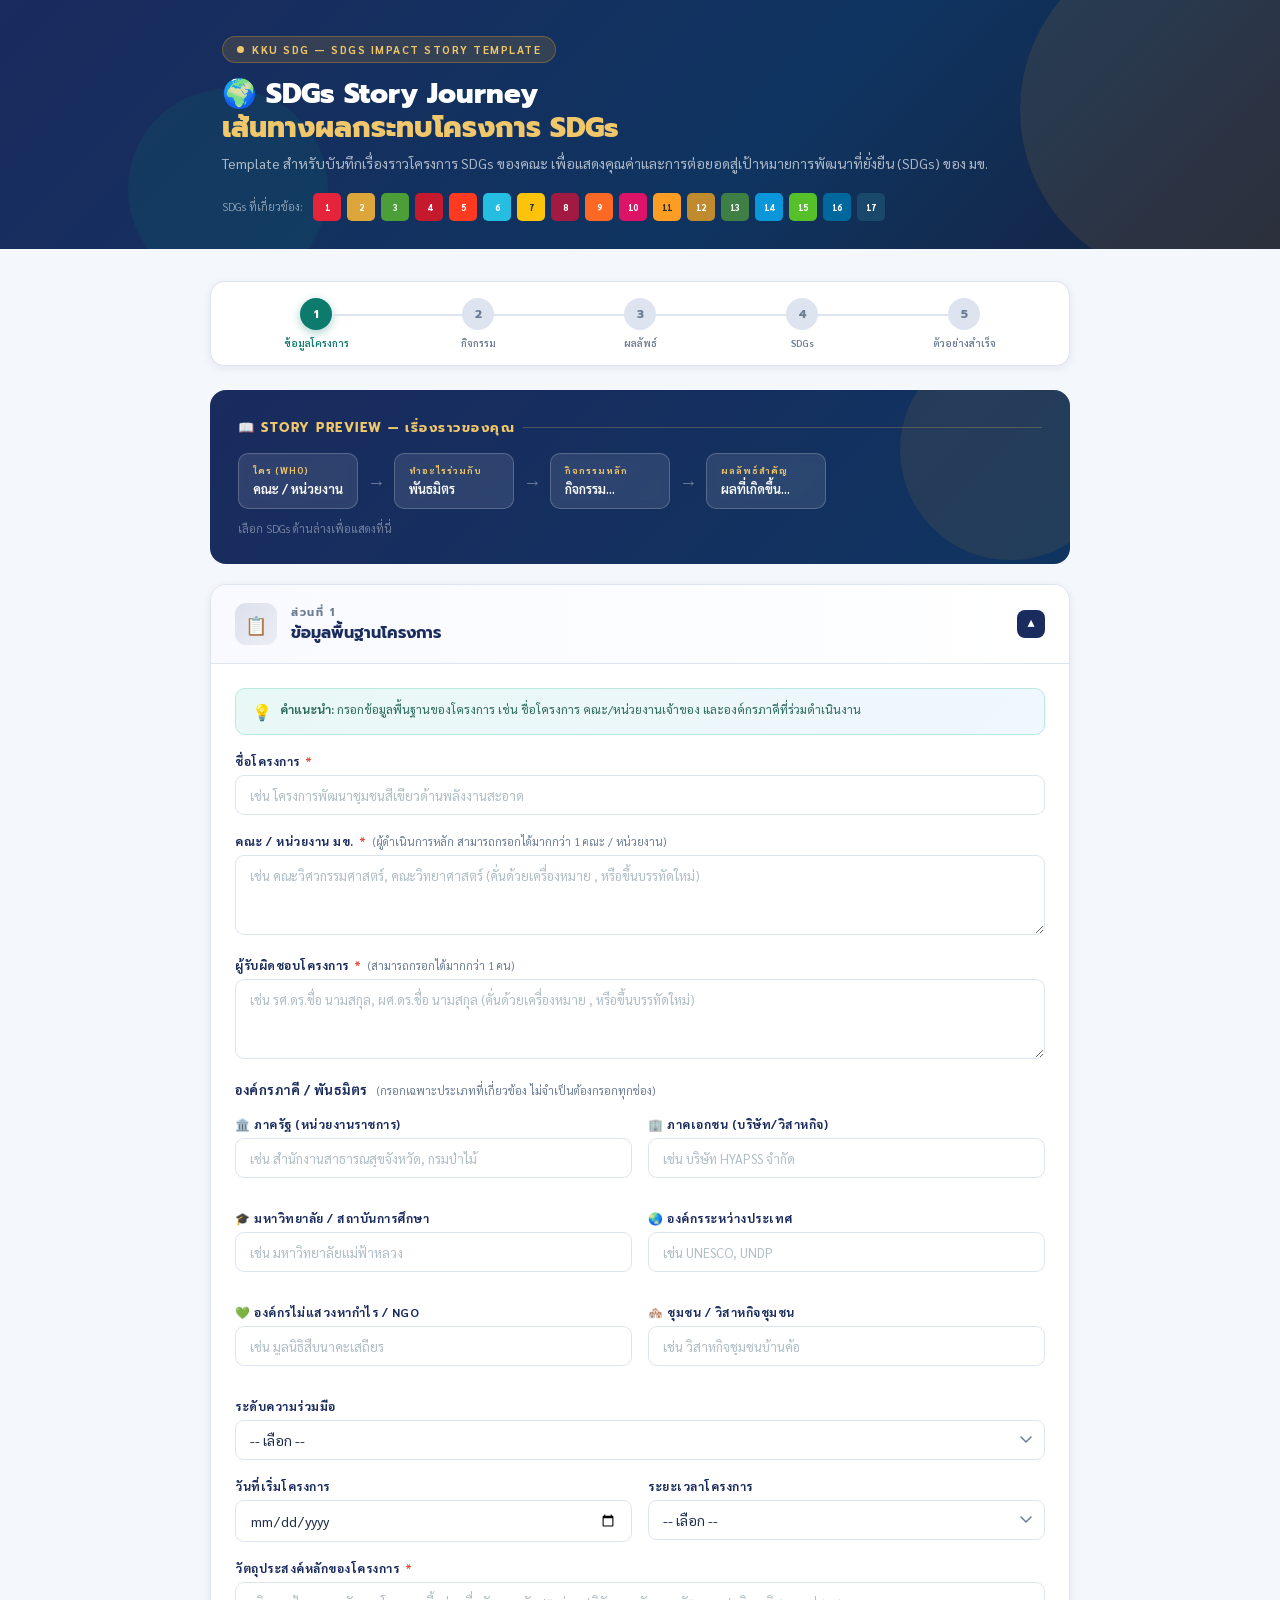
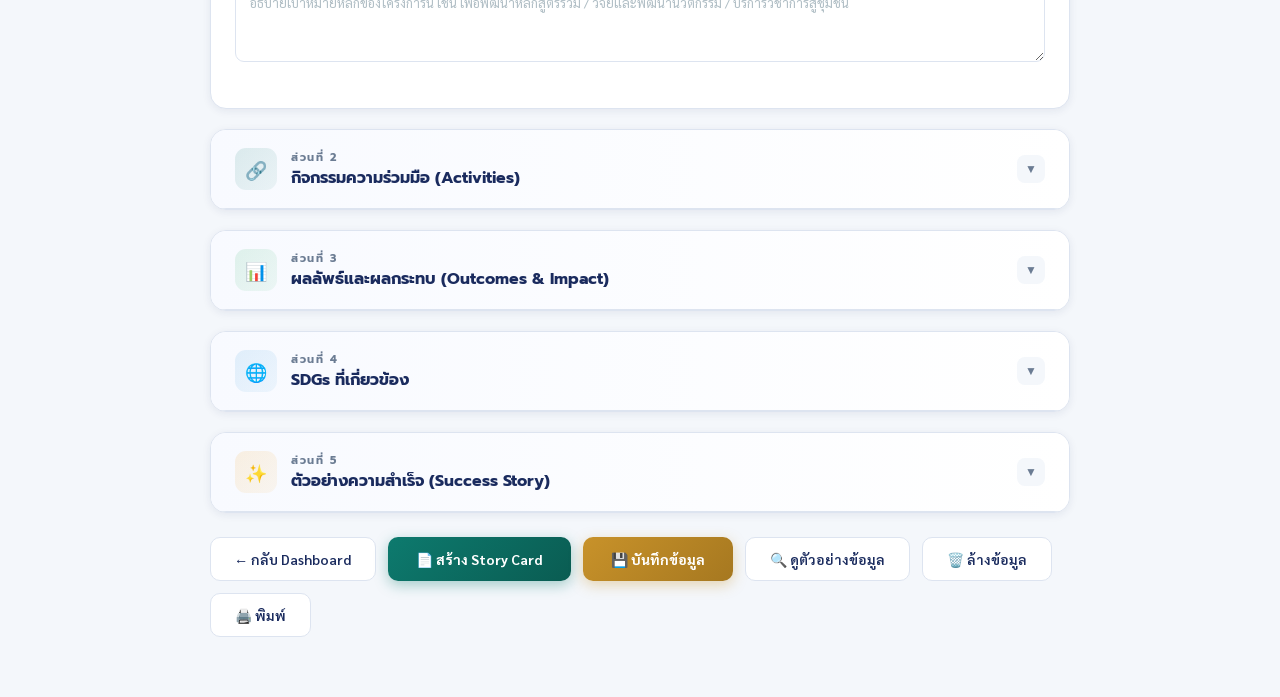
==== commit e692cae5: "index.html" ====
--- a/index.html
+++ b/index.html
@@ -375,6 +375,7 @@
 
   <!-- ACTION BAR -->
   <div class="action-bar">
+    <button class="btn-secondary" onclick="window.location.href='dashboard.html'">← กลับ Dashboard</button>
     <button class="btn-primary" onclick="generateOutput()">📄 สร้าง Story Card</button>
     <button class="btn-save" onclick="saveData()">💾 บันทึกข้อมูล</button>
     <button class="btn-secondary" onclick="loadExample()">🔍 ดูตัวอย่างข้อมูล</button>
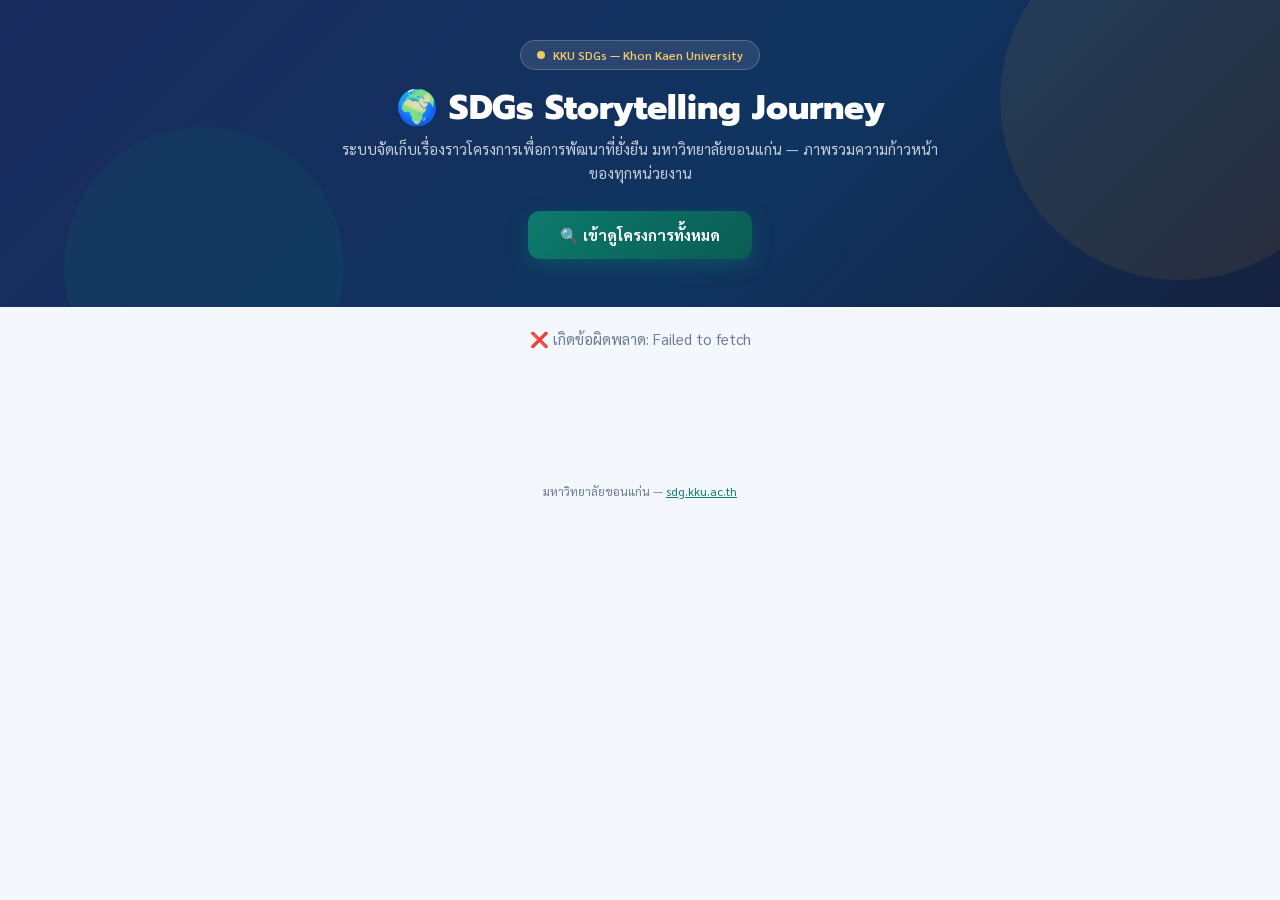
==== commit b552147b: "Add files via upload" ====
--- a/index.html
+++ b/index.html
@@ -3,432 +3,142 @@
 <head>
   <meta charset="UTF-8">
   <meta name="viewport" content="width=device-width, initial-scale=1.0">
-  <title>SDGs Story Journey – KKU SDG Template</title>
+  <title>SDGs Storytelling Journey — ภาพรวมระบบ</title>
   <link href="https://fonts.googleapis.com/css2?family=Sarabun:wght@300;400;500;600;700;800&family=Prompt:wght@300;400;600;700;800&display=swap" rel="stylesheet">
   <link rel="stylesheet" href="styles.css">
+  <style>
+    body{background:var(--kku-light);}
+    .ov-header{background:linear-gradient(135deg,var(--kku-navy) 0%,#0f3460 60%,#16213e 100%);padding:40px 0 48px;position:relative;overflow:hidden;}
+    .ov-header::before{content:'';position:absolute;top:-80px;right:-80px;width:360px;height:360px;border-radius:50%;background:rgba(200,146,42,0.1);}
+    .ov-header::after{content:'';position:absolute;bottom:-100px;left:5%;width:280px;height:280px;border-radius:50%;background:rgba(13,122,110,0.12);}
+    .ov-header-inner{max-width:1040px;margin:0 auto;padding:0 24px;position:relative;z-index:1;text-align:center;}
+    .ov-badge{display:inline-flex;align-items:center;gap:8px;background:rgba(255,255,255,0.1);border:1px solid rgba(255,255,255,0.2);padding:6px 16px;border-radius:30px;font-size:12px;font-weight:600;color:#f0c76a;margin-bottom:18px;}
+    .ov-badge .dot{width:8px;height:8px;border-radius:50%;background:#f0c76a;}
+    .ov-title{font-family:'Prompt',sans-serif;font-size:34px;font-weight:800;color:#fff;margin-bottom:8px;line-height:1.2;}
+    .ov-title span{color:#f0c76a;}
+    .ov-subtitle{font-size:15px;color:rgba(255,255,255,0.75);max-width:600px;margin:0 auto 26px;line-height:1.6;}
+    .ov-cta{display:inline-flex;align-items:center;gap:8px;background:linear-gradient(135deg,var(--kku-teal),#0a5c52);color:#fff;padding:14px 32px;border-radius:12px;font-family:'Sarabun',sans-serif;font-size:15px;font-weight:700;text-decoration:none;transition:all 0.2s;box-shadow:0 6px 20px rgba(13,122,110,0.4);border:none;cursor:pointer;}
+    .ov-cta:hover{transform:translateY(-2px);box-shadow:0 10px 28px rgba(13,122,110,0.5);}
+
+    .ov-main{max-width:1040px;margin:-28px auto 0;padding:0 24px 60px;position:relative;z-index:2;}
+
+    /* Big stat cards */
+    .ov-stats{display:grid;grid-template-columns:repeat(3,1fr);gap:16px;margin-bottom:28px;}
+    .ov-stat{background:#fff;border-radius:16px;padding:26px 20px;text-align:center;border:1px solid var(--kku-border);box-shadow:0 4px 16px rgba(26,43,94,0.06);}
+    .ov-stat-icon{width:52px;height:52px;border-radius:14px;display:flex;align-items:center;justify-content:center;font-size:24px;margin:0 auto 12px;}
+    .ov-stat-val{font-family:'Prompt',sans-serif;font-size:38px;font-weight:800;color:var(--kku-navy);line-height:1;}
+    .ov-stat-lbl{font-size:13px;color:var(--kku-gray);margin-top:6px;font-weight:500;}
+
+    /* Panels */
+    .ov-panel{background:#fff;border-radius:16px;padding:24px;border:1px solid var(--kku-border);box-shadow:0 4px 16px rgba(26,43,94,0.06);margin-bottom:20px;}
+    .ov-panel h2{font-family:'Prompt',sans-serif;font-size:17px;font-weight:700;color:var(--kku-navy);margin-bottom:18px;display:flex;align-items:center;gap:8px;}
+
+    /* SDG bar chart */
+    .sdg-chart{display:flex;flex-direction:column;gap:8px;}
+    .sdg-bar-row{display:flex;align-items:center;gap:10px;}
+    .sdg-bar-label{width:32px;height:26px;border-radius:6px;display:flex;align-items:center;justify-content:center;font-size:11px;font-weight:800;color:#fff;flex-shrink:0;}
+    .sdg-bar-track{flex:1;height:22px;background:#f0f3f8;border-radius:11px;overflow:hidden;position:relative;}
+    .sdg-bar-fill{height:100%;border-radius:11px;transition:width 0.8s ease;min-width:2px;}
+    .sdg-bar-count{width:32px;text-align:right;font-family:'Prompt',sans-serif;font-weight:700;color:var(--kku-navy);font-size:14px;flex-shrink:0;}
+
+    /* Unit list */
+    .unit-grid{display:grid;grid-template-columns:repeat(auto-fill,minmax(280px,1fr));gap:10px;}
+    .unit-item{display:flex;justify-content:space-between;align-items:center;padding:12px 16px;background:var(--kku-light);border-radius:10px;border:1px solid var(--kku-border);}
+    .unit-name{font-size:13px;color:#333;overflow:hidden;text-overflow:ellipsis;white-space:nowrap;}
+    .unit-count{font-family:'Prompt',sans-serif;font-weight:800;color:var(--kku-teal);font-size:16px;margin-left:10px;flex-shrink:0;}
+
+    .ov-loading{text-align:center;padding:50px;color:var(--kku-gray);font-size:15px;}
+    .ov-footer{text-align:center;padding:24px;font-size:12px;color:var(--kku-gray);}
+
+    @media(max-width:720px){
+      .ov-stats{grid-template-columns:1fr;}
+      .ov-title{font-size:26px;}
+      .unit-grid{grid-template-columns:1fr;}
+    }
+  </style>
 </head>
 <body>
 
-<!-- HEADER -->
-<div class="site-header">
-  <div class="header-inner">
-    <div class="header-badge">
-      <span class="dot"></span>
-      KKU SDG — SDGs Impact Story Template
-    </div>
-    <h1 class="header-title">🌍 SDGs Story Journey<br><span>เส้นทางผลกระทบโครงการ SDGs</span></h1>
-    <p class="header-subtitle">Template สำหรับบันทึกเรื่องราวโครงการ SDGs ของคณะ เพื่อแสดงคุณค่าและการต่อยอดสู่เป้าหมายการพัฒนาที่ยั่งยืน (SDGs) ของ มข.</p>
-    <div class="header-sdg-row">
-      <span style="font-size:11px;color:rgba(255,255,255,0.5);margin-right:4px;">SDGs ที่เกี่ยวข้อง:</span>
-      <div class="sdg-mini-badge sdg-1">1</div><div class="sdg-mini-badge sdg-2">2</div>
-      <div class="sdg-mini-badge sdg-3">3</div><div class="sdg-mini-badge sdg-4">4</div>
-      <div class="sdg-mini-badge sdg-5">5</div><div class="sdg-mini-badge sdg-6">6</div>
-      <div class="sdg-mini-badge sdg-7">7</div><div class="sdg-mini-badge sdg-8">8</div>
-      <div class="sdg-mini-badge sdg-9">9</div><div class="sdg-mini-badge sdg-10">10</div>
-      <div class="sdg-mini-badge sdg-11">11</div><div class="sdg-mini-badge sdg-12">12</div>
-      <div class="sdg-mini-badge sdg-13">13</div><div class="sdg-mini-badge sdg-14">14</div>
-      <div class="sdg-mini-badge sdg-15">15</div><div class="sdg-mini-badge sdg-16">16</div>
-      <div class="sdg-mini-badge sdg-17">17</div>
-    </div>
+<div class="ov-header">
+  <div class="ov-header-inner">
+    <div class="ov-badge"><span class="dot"></span> KKU SDGs — Khon Kaen University</div>
+    <h1 class="ov-title">🌍 SDGs Storytelling Journey</h1>
+    <p class="ov-subtitle">ระบบจัดเก็บเรื่องราวโครงการเพื่อการพัฒนาที่ยั่งยืน มหาวิทยาลัยขอนแก่น — ภาพรวมความก้าวหน้าของทุกหน่วยงาน</p>
+    <a href="login.html" class="ov-cta">🔍 เข้าดูโครงการทั้งหมด</a>
   </div>
 </div>
 
-<!-- MAIN -->
-<div class="main">
-
-  <!-- PROGRESS -->
-  <div class="progress-steps">
-    <div class="step-item active" id="step1">
-      <div class="step-circle">1</div>
-      <div class="step-label">ข้อมูลโครงการ</div>
-    </div>
-    <div class="step-item" id="step2">
-      <div class="step-circle">2</div>
-      <div class="step-label">กิจกรรม</div>
-    </div>
-    <div class="step-item" id="step3">
-      <div class="step-circle">3</div>
-      <div class="step-label">ผลลัพธ์</div>
-    </div>
-    <div class="step-item" id="step4">
-      <div class="step-circle">4</div>
-      <div class="step-label">SDGs</div>
-    </div>
-    <div class="step-item" id="step5">
-      <div class="step-circle">5</div>
-      <div class="step-label">ตัวอย่างสำเร็จ</div>
-    </div>
+<div class="ov-main">
+  <div id="ovContent">
+    <div class="ov-loading">⏳ กำลังโหลดข้อมูลภาพรวม...</div>
   </div>
-
-  <!-- LIVE STORY PREVIEW -->
-  <div class="preview-panel">
-    <div class="preview-title">📖 Story Preview — เรื่องราวของคุณ</div>
-    <div class="story-flow" id="storyFlow">
-      <div class="story-node">
-        <div class="node-label">ใคร (Who)</div>
-        <div class="node-val" id="preWho">คณะ / หน่วยงาน</div>
-      </div>
-      <div class="story-arrow">→</div>
-      <div class="story-node">
-        <div class="node-label">ทำอะไรร่วมกับ</div>
-        <div class="node-val" id="preWith">พันธมิตร</div>
-      </div>
-      <div class="story-arrow">→</div>
-      <div class="story-node">
-        <div class="node-label">กิจกรรมหลัก</div>
-        <div class="node-val" id="preAct">กิจกรรม...</div>
-      </div>
-      <div class="story-arrow">→</div>
-      <div class="story-node">
-        <div class="node-label">ผลลัพธ์สำคัญ</div>
-        <div class="node-val" id="preResult">ผลที่เกิดขึ้น...</div>
-      </div>
-    </div>
-    <div class="sdg-display-tags" id="previewSdgTags">
-      <span style="font-size:11px;color:rgba(255,255,255,0.4);">เลือก SDGs ด้านล่างเพื่อแสดงที่นี่</span>
-    </div>
-  </div>
-
-  <!-- SECTION 1: PROJECT INFO -->
-  <div class="section-card">
-    <div class="section-header" onclick="toggleSection('sec1')">
-      <div class="section-icon" style="background:linear-gradient(135deg,#1a2b5e20,#1a2b5e10);">📋</div>
-      <div>
-        <div class="section-num">ส่วนที่ 1</div>
-        <div class="section-title">ข้อมูลพื้นฐานโครงการ</div>
-      </div>
-      <button class="section-toggle open" id="toggle-sec1">▼</button>
-    </div>
-    <div class="section-body open" id="sec1">
-      <div class="tip-box">
-        <span class="tip-icon">💡</span>
-        <span><strong>คำแนะนำ:</strong> กรอกข้อมูลพื้นฐานของโครงการ เช่น ชื่อโครงการ คณะ/หน่วยงานเจ้าของ และองค์กรภาคีที่ร่วมดำเนินงาน</span>
-      </div>
-      <div class="field-group">
-        <label>ชื่อโครงการ <span class="req">*</span></label>
-        <input type="text" id="mou_title" placeholder="เช่น โครงการพัฒนาชุมชนสีเขียวด้านพลังงานสะอาด" oninput="updatePreview()">
-        <div class="error-msg">กรุณากรอกชื่อโครงการ</div>
-      </div>
-      <div class="field-group">
-        <label>คณะ / หน่วยงาน มข. <span class="req">*</span><span class="hint">(ผู้ดำเนินการหลัก สามารถกรอกได้มากกว่า 1 คณะ / หน่วยงาน)</span></label>
-        <textarea id="kku_unit" rows="2" placeholder="เช่น คณะวิศวกรรมศาสตร์, คณะวิทยาศาสตร์ (คั่นด้วยเครื่องหมาย , หรือขึ้นบรรทัดใหม่)" oninput="updatePreview()"></textarea>
-        <div class="error-msg">กรุณากรอกคณะ/หน่วยงาน</div>
-      </div>
-      <div class="field-group">
-        <label>ผู้รับผิดชอบโครงการ <span class="req">*</span><span class="hint">(สามารถกรอกได้มากกว่า 1 คน)</span></label>
-        <textarea id="lead_person" rows="2" placeholder="เช่น รศ.ดร.ชื่อ นามสกุล, ผศ.ดร.ชื่อ นามสกุล (คั่นด้วยเครื่องหมาย , หรือขึ้นบรรทัดใหม่)"></textarea>
-        <div class="error-msg">กรุณากรอกผู้รับผิดชอบ</div>
-      </div>
-
-      <!-- องค์กรภาคี แยกตามประเภท -->
-      <div style="margin-bottom:18px;">
-        <label style="margin-bottom:10px;font-size:13px;">องค์กรภาคี / พันธมิตร <span class="hint">(กรอกเฉพาะประเภทที่เกี่ยวข้อง ไม่จำเป็นต้องกรอกทุกช่อง)</span></label>
-      </div>
-      <div class="field-row" style="margin-bottom:14px;">
-        <div class="field-group">
-          <label>🏛️ ภาครัฐ (หน่วยงานราชการ)</label>
-          <input type="text" id="partner_gov" placeholder="เช่น สำนักงานสาธารณสุขจังหวัด, กรมป่าไม้" oninput="updatePreview()">
-        </div>
-        <div class="field-group">
-          <label>🏢 ภาคเอกชน (บริษัท/วิสาหกิจ)</label>
-          <input type="text" id="partner_private" placeholder="เช่น บริษัท HYAPSS จำกัด" oninput="updatePreview()">
-        </div>
-      </div>
-      <div class="field-row" style="margin-bottom:14px;">
-        <div class="field-group">
-          <label>🎓 มหาวิทยาลัย / สถาบันการศึกษา</label>
-          <input type="text" id="partner_edu" placeholder="เช่น มหาวิทยาลัยแม่ฟ้าหลวง" oninput="updatePreview()">
-        </div>
-        <div class="field-group">
-          <label>🌏 องค์กรระหว่างประเทศ</label>
-          <input type="text" id="partner_intl" placeholder="เช่น UNESCO, UNDP" oninput="updatePreview()">
-        </div>
-      </div>
-      <div class="field-row" style="margin-bottom:14px;">
-        <div class="field-group">
-          <label>💚 องค์กรไม่แสวงหากำไร / NGO</label>
-          <input type="text" id="partner_ngo" placeholder="เช่น มูลนิธิสืบนาคะเสถียร" oninput="updatePreview()">
-        </div>
-        <div class="field-group">
-          <label>🏘️ ชุมชน / วิสาหกิจชุมชน</label>
-          <input type="text" id="partner_community" placeholder="เช่น วิสาหกิจชุมชนบ้านค้อ" oninput="updatePreview()">
-        </div>
-      </div>
-
-      <div class="field-group">
-        <label>ระดับความร่วมมือ</label>
-        <select id="partner_level">
-          <option value="">-- เลือก --</option>
-          <option>ระดับท้องถิ่น / จังหวัด</option>
-          <option>ระดับภูมิภาค (อีสาน)</option>
-          <option>ระดับชาติ</option>
-          <option>ระดับนานาชาติ</option>
-        </select>
-      </div>
-      <div class="field-row">
-        <div class="field-group">
-          <label>วันที่เริ่มโครงการ</label>
-          <input type="date" id="mou_date">
-        </div>
-        <div class="field-group">
-          <label>ระยะเวลาโครงการ</label>
-          <select id="mou_duration">
-            <option value="">-- เลือก --</option>
-            <option>1 ปี</option><option>2 ปี</option><option>3 ปี</option>
-            <option>5 ปี</option><option>ไม่มีกำหนด</option>
-          </select>
-        </div>
-      </div>
-      <div class="field-group">
-        <label>วัตถุประสงค์หลักของโครงการ <span class="req">*</span></label>
-        <textarea id="mou_objective" placeholder="อธิบายเป้าหมายหลักของโครงการนี้ เช่น เพื่อพัฒนาหลักสูตรร่วม / วิจัยและพัฒนานวัตกรรม / บริการวิชาการสู่ชุมชน" oninput="updatePreview()"></textarea>
-        <div class="error-msg">กรุณากรอกวัตถุประสงค์หลัก</div>
-      </div>
-    </div>
-  </div>
-
-  <!-- SECTION 2: ACTIVITIES -->
-  <div class="section-card">
-    <div class="section-header" onclick="toggleSection('sec2')">
-      <div class="section-icon" style="background:linear-gradient(135deg,#0d7a6e20,#0d7a6e10);">🔗</div>
-      <div>
-        <div class="section-num">ส่วนที่ 2</div>
-        <div class="section-title">กิจกรรมความร่วมมือ (Activities)</div>
-      </div>
-      <button class="section-toggle" id="toggle-sec2">▼</button>
-    </div>
-    <div class="section-body" id="sec2">
-      <div class="tip-box">
-        <span class="tip-icon">🔗</span>
-        <span><strong>คำแนะนำ:</strong> ระบุกิจกรรมที่เกิดขึ้นจากโครงการนี้ตามลำดับเวลา โดยแต่ละกิจกรรมควรระบุว่า <em>ทำอะไร กับใคร และในปีใด</em></span>
-      </div>
-      <ul class="activities-list" id="activitiesList"></ul>
-      <button class="add-btn" onclick="addActivity()">+ เพิ่มกิจกรรม</button>
-    </div>
-  </div>
-
-  <!-- SECTION 3: OUTCOMES -->
-  <div class="section-card">
-    <div class="section-header" onclick="toggleSection('sec3')">
-      <div class="section-icon" style="background:linear-gradient(135deg,#27ae6020,#27ae6010);">📊</div>
-      <div>
-        <div class="section-num">ส่วนที่ 3</div>
-        <div class="section-title">ผลลัพธ์และผลกระทบ (Outcomes & Impact)</div>
-      </div>
-      <button class="section-toggle" id="toggle-sec3">▼</button>
-    </div>
-    <div class="section-body" id="sec3">
-      <div class="tip-box">
-        <span class="tip-icon">📊</span>
-        <span><strong>คำแนะนำ:</strong> กรอกตัวเลขและผลลัพธ์ที่วัดได้จากโครงการนี้ เพื่อแสดงผลกระทบที่เป็นรูปธรรม</span>
-      </div>
-      <div class="outcome-grid">
-        <div class="outcome-card">
-          <span class="oc-icon">👥</span>
-          <label>จำนวนผู้รับประโยชน์</label>
-          <input type="text" id="oc_beneficiary" placeholder="0" oninput="updatePreview()">
-          <div class="unit">คน / ราย</div>
-        </div>
-        <div class="outcome-card">
-          <span class="oc-icon">🎓</span>
-          <label>นักศึกษาที่เกี่ยวข้อง</label>
-          <input type="text" id="oc_student" placeholder="0">
-          <div class="unit">คน</div>
-        </div>
-        <div class="outcome-card">
-          <span class="oc-icon">🔬</span>
-          <label>งานวิจัย/นวัตกรรม</label>
-          <input type="text" id="oc_research" placeholder="0">
-          <div class="unit">ชิ้น / โครงการ</div>
-        </div>
-        <div class="outcome-card">
-          <span class="oc-icon">💰</span>
-          <label>มูลค่าทางเศรษฐกิจ</label>
-          <input type="text" id="oc_value" placeholder="0">
-          <div class="unit">บาท / ล้านบาท</div>
-          <div style="margin-top:8px;padding-top:8px;border-top:1px solid #e0eaf8;font-size:11px;line-height:1.6;">
-            <a href="https://sroi.kku.ac.th/login.html" target="_blank" style="color:var(--kku-teal);font-weight:600;text-decoration:none;display:inline-flex;align-items:center;gap:4px;">
-              🔗 คลิกเพื่อคำนวณมูลค่าทางเศรษฐกิจ
-            </a>
-            <div style="color:var(--kku-gray);margin-top:4px;">📞 สอบถามเพิ่มเติม: คุณกุลธิดา <a href="tel:0816628531" style="color:var(--kku-teal);font-weight:600;text-decoration:none;">081-662-8531</a></div>
-          </div>
-        </div>
-        <div class="outcome-card">
-          <span class="oc-icon">🌿</span>
-          <label>ผลด้านสิ่งแวดล้อม</label>
-          <input type="text" id="oc_env" placeholder="เช่น ลด CO₂ 15,000 ตัน">
-          <div class="unit">ระบุหน่วย</div>
-        </div>
-        <div class="outcome-card">
-          <span class="oc-icon">🤝</span>
-          <label>ความร่วมมือที่ต่อยอด</label>
-          <input type="text" id="oc_extend" placeholder="0">
-          <div class="unit">โครงการใหม่</div>
-        </div>
-      </div>
-      <div class="field-group">
-        <label>ผลลัพธ์สำคัญที่สุด (Key Achievement) <span class="req">*</span></label>
-        <textarea id="key_achievement" placeholder="สรุปผลสำคัญที่สุดของโครงการนี้ในแบบ 1-2 ประโยค" oninput="updatePreview()"></textarea>
-        <div class="error-msg">กรุณากรอกผลลัพธ์สำคัญ</div>
-      </div>
-      <div class="field-group">
-        <label>ผลกระทบที่ต่อยอดออกไป (Spillover Impact)</label>
-        <textarea id="spillover" placeholder="กิจกรรมหรือโครงการใหม่ที่เกิดขึ้นจากโครงการนี้"></textarea>
-      </div>
-      <div class="field-group">
-        <label>💬 คำพูดที่น่าจดจำ (Testimonial / Quote)</label>
-        <div class="quote-block">
-          <textarea placeholder='"อ้างอิงคำพูดจากผู้รับประโยชน์ ผู้บริหาร หรือพันธมิตร ที่สะท้อนคุณค่าของโครงการนี้"' id="quote_text"></textarea>
-          <div class="quote-attr">
-            <span class="quote-dash">—</span>
-            <input type="text" id="quote_attr" placeholder="ชื่อ-ตำแหน่ง-องค์กร" style="flex:1">
-          </div>
-        </div>
-      </div>
-    </div>
-  </div>
-
-  <!-- SECTION 4: SDGs -->
-  <div class="section-card">
-    <div class="section-header" onclick="toggleSection('sec4')">
-      <div class="section-icon" style="background:linear-gradient(135deg,#3498db20,#3498db10);">🌐</div>
-      <div>
-        <div class="section-num">ส่วนที่ 4</div>
-        <div class="section-title">SDGs ที่เกี่ยวข้อง</div>
-      </div>
-      <button class="section-toggle" id="toggle-sec4">▼</button>
-    </div>
-    <div class="section-body" id="sec4">
-      <div class="tip-box">
-        <span class="tip-icon">🌐</span>
-        <span><strong>คำแนะนำ:</strong> คลิกเลือก SDGs ที่โครงการนี้มีส่วนช่วยขับเคลื่อน (สามารถเลือกได้มากกว่า 1 ข้อ)</span>
-      </div>
-      <div class="sdg-picker-grid">
-        <button class="sdg-pick-btn sdg-1" onclick="toggleSdg(1,this)"><span class="sdg-num">1</span><span class="sdg-lbl">No Poverty</span></button>
-        <button class="sdg-pick-btn sdg-2" onclick="toggleSdg(2,this)"><span class="sdg-num">2</span><span class="sdg-lbl">Zero Hunger</span></button>
-        <button class="sdg-pick-btn sdg-3" onclick="toggleSdg(3,this)"><span class="sdg-num">3</span><span class="sdg-lbl">Good Health</span></button>
-        <button class="sdg-pick-btn sdg-4" onclick="toggleSdg(4,this)"><span class="sdg-num">4</span><span class="sdg-lbl">Quality Edu</span></button>
-        <button class="sdg-pick-btn sdg-5" onclick="toggleSdg(5,this)"><span class="sdg-num">5</span><span class="sdg-lbl">Gender Eq.</span></button>
-        <button class="sdg-pick-btn sdg-6" onclick="toggleSdg(6,this)"><span class="sdg-num">6</span><span class="sdg-lbl">Clean Water</span></button>
-        <button class="sdg-pick-btn sdg-7" onclick="toggleSdg(7,this)"><span class="sdg-num">7</span><span class="sdg-lbl">Clean Energy</span></button>
-        <button class="sdg-pick-btn sdg-8" onclick="toggleSdg(8,this)"><span class="sdg-num">8</span><span class="sdg-lbl">Decent Work</span></button>
-        <button class="sdg-pick-btn sdg-9" onclick="toggleSdg(9,this)"><span class="sdg-num">9</span><span class="sdg-lbl">Innovation</span></button>
-        <button class="sdg-pick-btn sdg-10" onclick="toggleSdg(10,this)"><span class="sdg-num">10</span><span class="sdg-lbl">Reduce Ineq.</span></button>
-        <button class="sdg-pick-btn sdg-11" onclick="toggleSdg(11,this)"><span class="sdg-num">11</span><span class="sdg-lbl">Sustainable Cities</span></button>
-        <button class="sdg-pick-btn sdg-12" onclick="toggleSdg(12,this)"><span class="sdg-num">12</span><span class="sdg-lbl">Resp. Consump.</span></button>
-        <button class="sdg-pick-btn sdg-13" onclick="toggleSdg(13,this)"><span class="sdg-num">13</span><span class="sdg-lbl">Climate Action</span></button>
-        <button class="sdg-pick-btn sdg-14" onclick="toggleSdg(14,this)"><span class="sdg-num">14</span><span class="sdg-lbl">Life Below Water</span></button>
-        <button class="sdg-pick-btn sdg-15" onclick="toggleSdg(15,this)"><span class="sdg-num">15</span><span class="sdg-lbl">Life on Land</span></button>
-        <button class="sdg-pick-btn sdg-16" onclick="toggleSdg(16,this)"><span class="sdg-num">16</span><span class="sdg-lbl">Peace &amp; Justice</span></button>
-        <button class="sdg-pick-btn sdg-17" onclick="toggleSdg(17,this)"><span class="sdg-num">17</span><span class="sdg-lbl">Partnerships</span></button>
-      </div>
-      <div class="field-group" style="margin-top:16px;">
-        <label>อธิบายความเชื่อมโยงกับ SDGs</label>
-        <textarea id="sdg_explanation" placeholder="อธิบายว่าโครงการนี้ส่งเสริม SDGs ที่เลือกอย่างไร" oninput="updatePreview()"></textarea>
-      </div>
-    </div>
-  </div>
-
-  <!-- SECTION 5: SUCCESS STORY -->
-  <div class="section-card">
-    <div class="section-header" onclick="toggleSection('sec5')">
-      <div class="section-icon" style="background:linear-gradient(135deg,#f39c1220,#f39c1210);">✨</div>
-      <div>
-        <div class="section-num">ส่วนที่ 5</div>
-        <div class="section-title">ตัวอย่างความสำเร็จ (Success Story)</div>
-      </div>
-      <button class="section-toggle" id="toggle-sec5">▼</button>
-    </div>
-    <div class="section-body" id="sec5">
-      <div class="tip-box">
-        <span class="tip-icon">✨</span>
-        <span><strong>คำแนะนำ:</strong> เล่าเรื่องราวความสำเร็จที่เป็นรูปธรรมที่สุด 1 เรื่อง ว่ามีใครได้รับประโยชน์อย่างไรจากโครงการนี้บ้าง</span>
-      </div>
-      <div class="field-group">
-        <label>หัวข้อ Success Story</label>
-        <input type="text" id="story_title" placeholder="เช่น จากชุมชนสู่ความยั่งยืน: โครงการพลังงานสะอาดเพื่อท้องถิ่น" oninput="updatePreview()">
-      </div>
-      <div class="field-group">
-        <label>ปัญหา/โจทย์เริ่มต้น (Problem)</label>
-        <textarea id="story_problem" placeholder="อธิบายปัญหาหรือโจทย์ที่โครงการนี้ต้องการแก้ไข..." oninput="updatePreview()"></textarea>
-      </div>
-      <div class="field-group">
-        <label>สิ่งที่ทำ (Action)</label>
-        <textarea id="story_action" placeholder="อธิบายสิ่งที่ดำเนินการ..."></textarea>
-      </div>
-      <div class="field-group">
-        <label>ผลที่เกิดขึ้น (Result)</label>
-        <textarea id="story_result" placeholder="อธิบายผลลัพธ์ที่เกิดขึ้น..."></textarea>
-      </div>
-      <div class="field-row">
-        <div class="field-group">
-          <label>ลิงก์บทความ / ข่าว</label>
-          <input type="url" id="story_link" placeholder="https://sdg.kku.ac.th/...">
-        </div>
-        <div class="field-group">
-          <label>URL รูปภาพประกอบ (ถ้ามี)</label>
-          <input type="url" id="story_img" placeholder="https://...">
-        </div>
-      </div>
-    </div>
-  </div>
-
-  <!-- ACTION BAR -->
-  <div class="action-bar">
-    <button class="btn-secondary" onclick="window.location.href='dashboard.html'">← กลับ Dashboard</button>
-    <button class="btn-primary" onclick="generateOutput()">📄 สร้าง Story Card</button>
-    <button class="btn-save" onclick="saveData()">💾 บันทึกข้อมูล</button>
-    <button class="btn-secondary" onclick="loadExample()">🔍 ดูตัวอย่างข้อมูล</button>
-    <button class="btn-secondary" onclick="clearAll()">🗑️ ล้างข้อมูล</button>
-    <button class="btn-secondary" onclick="window.print()">🖨️ พิมพ์</button>
-  </div>
-
-  <!-- OUTPUT PREVIEW -->
-  <div class="output-preview" id="outputPreview">
-    <div class="op-header">
-      <div class="op-logo-area">
-        <div class="op-logo-circle">🎓</div>
-        <div>
-          <div class="op-uni">Khon Kaen University</div>
-          <div class="op-sub">SDGs Impact Story — SDG Report</div>
-        </div>
-      </div>
-      <div class="op-year">
-        <div id="op_year">2026</div>
-        <small>ปีที่รายงาน</small>
-      </div>
-    </div>
-
-    <div id="op_title" class="op-title"></div>
-    <div id="op_partners" class="op-partners"></div>
-    <div class="op-info-grid" id="op_info_grid" style="display:none;"></div>
-    <div class="op-objective" id="op_objective" style="display:none;">
-      <div class="op-objective-label">🎯 วัตถุประสงค์หลัก</div>
-      <div class="op-objective-text"></div>
-    </div>
-    <div id="op_sdg_bar" class="op-sdg-bar"></div>
-    <div class="op-sdg-explain" id="op_sdg_explain" style="display:none;">
-      <div class="op-sdg-explain-label">🌐 ความเชื่อมโยงกับ SDGs</div>
-      <div class="op-sdg-explain-text"></div>
-    </div>
-    <div class="op-timeline" id="op_timeline"></div>
-    <div class="op-metrics" id="op_metrics"></div>
-    <div id="op_achievement" style="display:none;background:#f0f7ff;border:1.5px solid #d0e8f8;border-radius:12px;padding:14px 18px;margin-bottom:20px;"></div>
-    <div class="op-spillover" id="op_spillover" style="display:none;">
-      <div class="op-spillover-label">🌱 ผลกระทบที่ต่อยอด (Spillover)</div>
-      <div class="op-spillover-text"></div>
-    </div>
-    <div id="op_quote"></div>
-    <div style="background:#f8fbff;border-radius:12px;padding:16px 18px;margin-bottom:20px;" id="op_story_block"></div>
-    <div class="op-links" id="op_links" style="display:none;"></div>
-    <div class="op-footer">
-      <span>มหาวิทยาลัยขอนแก่น — <a href="https://sdg.kku.ac.th" style="color:var(--kku-teal)">sdg.kku.ac.th</a></span>
-      <span id="op_date_footer"></span>
-    </div>
-  </div>
-
 </div>
 
-<script src="app-sdgs.js"></script>
+<div class="ov-footer">
+  มหาวิทยาลัยขอนแก่น — <a href="https://sdg.kku.ac.th" style="color:var(--kku-teal)">sdg.kku.ac.th</a>
+</div>
+
+<script>
+const API_URL = 'https://script.google.com/macros/s/AKfycbz3GW1VJu64Km4n9rypJGkpVUV67hJTUNVjgd6P4mC_xLfkzTocqQq1fVTcHf-sWgGz/exec';
+
+const sdgColors = {1:'#e5243b',2:'#dda63a',3:'#4c9f38',4:'#c5192d',5:'#ff3a21',6:'#26bde2',
+  7:'#fcc30b',8:'#a21942',9:'#fd6925',10:'#dd1367',11:'#fd9d24',12:'#bf8b2e',
+  13:'#3f7e44',14:'#0a97d9',15:'#56c02b',16:'#00689d',17:'#19486a'};
+const sdgNames = {1:'ขจัดความยากจน',2:'ขจัดความหิวโหย',3:'สุขภาพที่ดี',4:'การศึกษา',5:'ความเท่าเทียมเพศ',6:'น้ำสะอาด',7:'พลังงานสะอาด',8:'งานที่มีคุณค่า',9:'นวัตกรรม',10:'ลดความเหลื่อมล้ำ',11:'เมืองยั่งยืน',12:'การผลิตยั่งยืน',13:'สภาพภูมิอากาศ',14:'ทรัพยากรทะเล',15:'ระบบนิเวศบนบก',16:'สันติภาพ',17:'ความร่วมมือ'};
+
+async function loadStats() {
+  try {
+    const res = await fetch(API_URL + '?action=getStats');
+    const d = await res.json();
+    if (d.status !== 'success') {
+      document.getElementById('ovContent').innerHTML = '<div class="ov-loading">❌ โหลดข้อมูลไม่สำเร็จ</div>';
+      return;
+    }
+    renderStats(d);
+  } catch (e) {
+    document.getElementById('ovContent').innerHTML = '<div class="ov-loading">❌ เกิดข้อผิดพลาด: ' + e.message + '</div>';
+  }
+}
+
+function renderStats(d) {
+  let html = '';
+
+  // 3 big stats
+  html += '<div class="ov-stats">';
+  html += '<div class="ov-stat"><div class="ov-stat-icon" style="background:rgba(13,122,110,0.1);">📊</div><div class="ov-stat-val">' + d.total + '</div><div class="ov-stat-lbl">โครงการทั้งหมด</div></div>';
+  html += '<div class="ov-stat"><div class="ov-stat-icon" style="background:rgba(200,146,42,0.12);">🏫</div><div class="ov-stat-val">' + d.units + '</div><div class="ov-stat-lbl">หน่วยงาน/คณะ ที่เข้าร่วม</div></div>';
+  html += '<div class="ov-stat"><div class="ov-stat-icon" style="background:rgba(41,128,185,0.1);">🌐</div><div class="ov-stat-val">' + d.sdgCovered + '</div><div class="ov-stat-lbl">SDGs ที่ครอบคลุม (จาก 17)</div></div>';
+  html += '</div>';
+
+  // SDG chart
+  html += '<div class="ov-panel"><h2>📈 จำนวนโครงการแยกตามเป้าหมาย SDGs</h2><div class="sdg-chart">';
+  const maxSdg = Math.max(...Object.values(d.sdgCounts), 1);
+  for (let i = 1; i <= 17; i++) {
+    const c = d.sdgCounts[i] || 0;
+    const pct = (c / maxSdg * 100).toFixed(1);
+    const txtColor = (i===7||i===11) ? '#333' : '#fff';
+    html += '<div class="sdg-bar-row">' +
+      '<div class="sdg-bar-label" style="background:' + sdgColors[i] + ';color:' + txtColor + '">' + i + '</div>' +
+      '<div style="width:130px;font-size:11px;color:#6b7c93;flex-shrink:0;overflow:hidden;text-overflow:ellipsis;white-space:nowrap;">' + sdgNames[i] + '</div>' +
+      '<div class="sdg-bar-track"><div class="sdg-bar-fill" style="width:' + pct + '%;background:' + sdgColors[i] + '"></div></div>' +
+      '<div class="sdg-bar-count">' + c + '</div></div>';
+  }
+  html += '</div></div>';
+
+  // Unit counts
+  const units = Object.entries(d.unitCounts).sort((a,b) => b[1]-a[1]);
+  if (units.length > 0) {
+    html += '<div class="ov-panel"><h2>🏫 จำนวนโครงการแยกตามหน่วยงาน/คณะ</h2><div class="unit-grid">';
+    units.forEach(([name, count]) => {
+      html += '<div class="unit-item"><div class="unit-name">' + name + '</div><div class="unit-count">' + count + '</div></div>';
+    });
+    html += '</div></div>';
+  }
+
+  document.getElementById('ovContent').innerHTML = html;
+}
+
+loadStats();
+</script>
 </body>
 </html>
